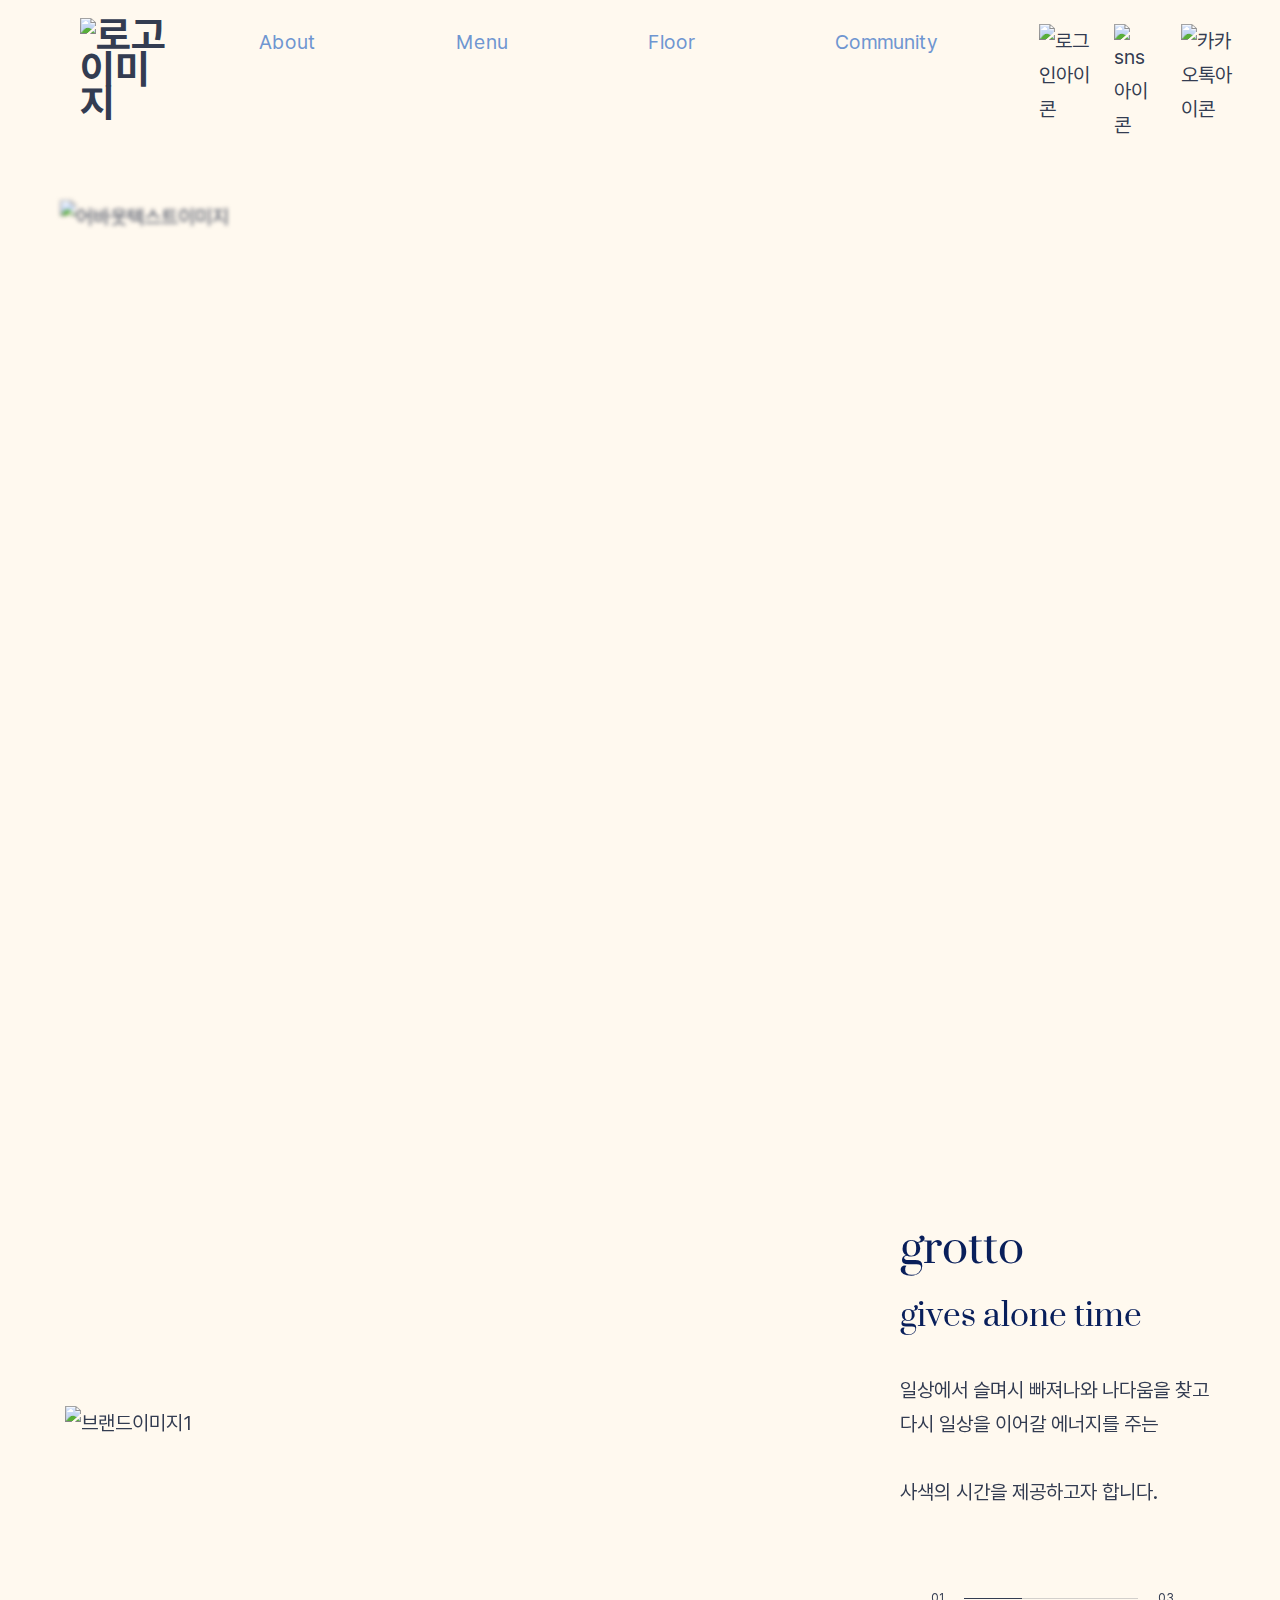
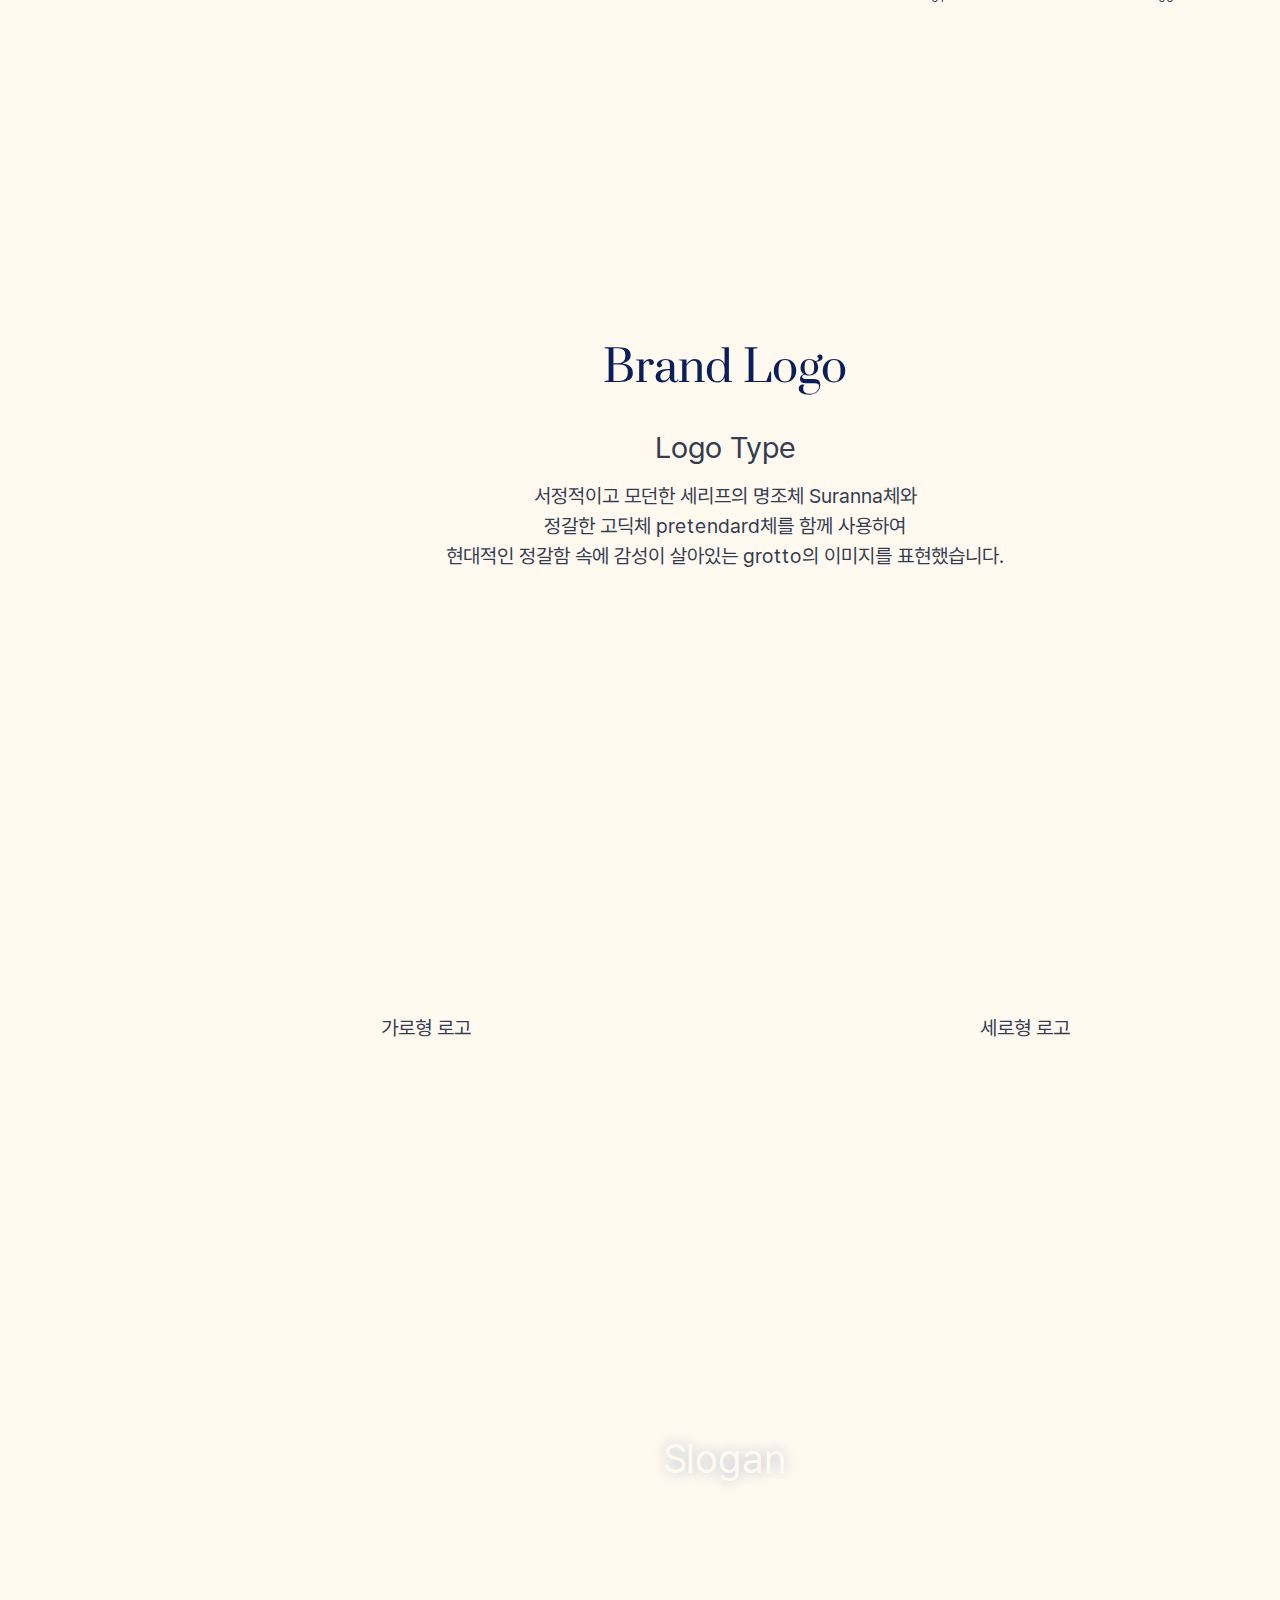
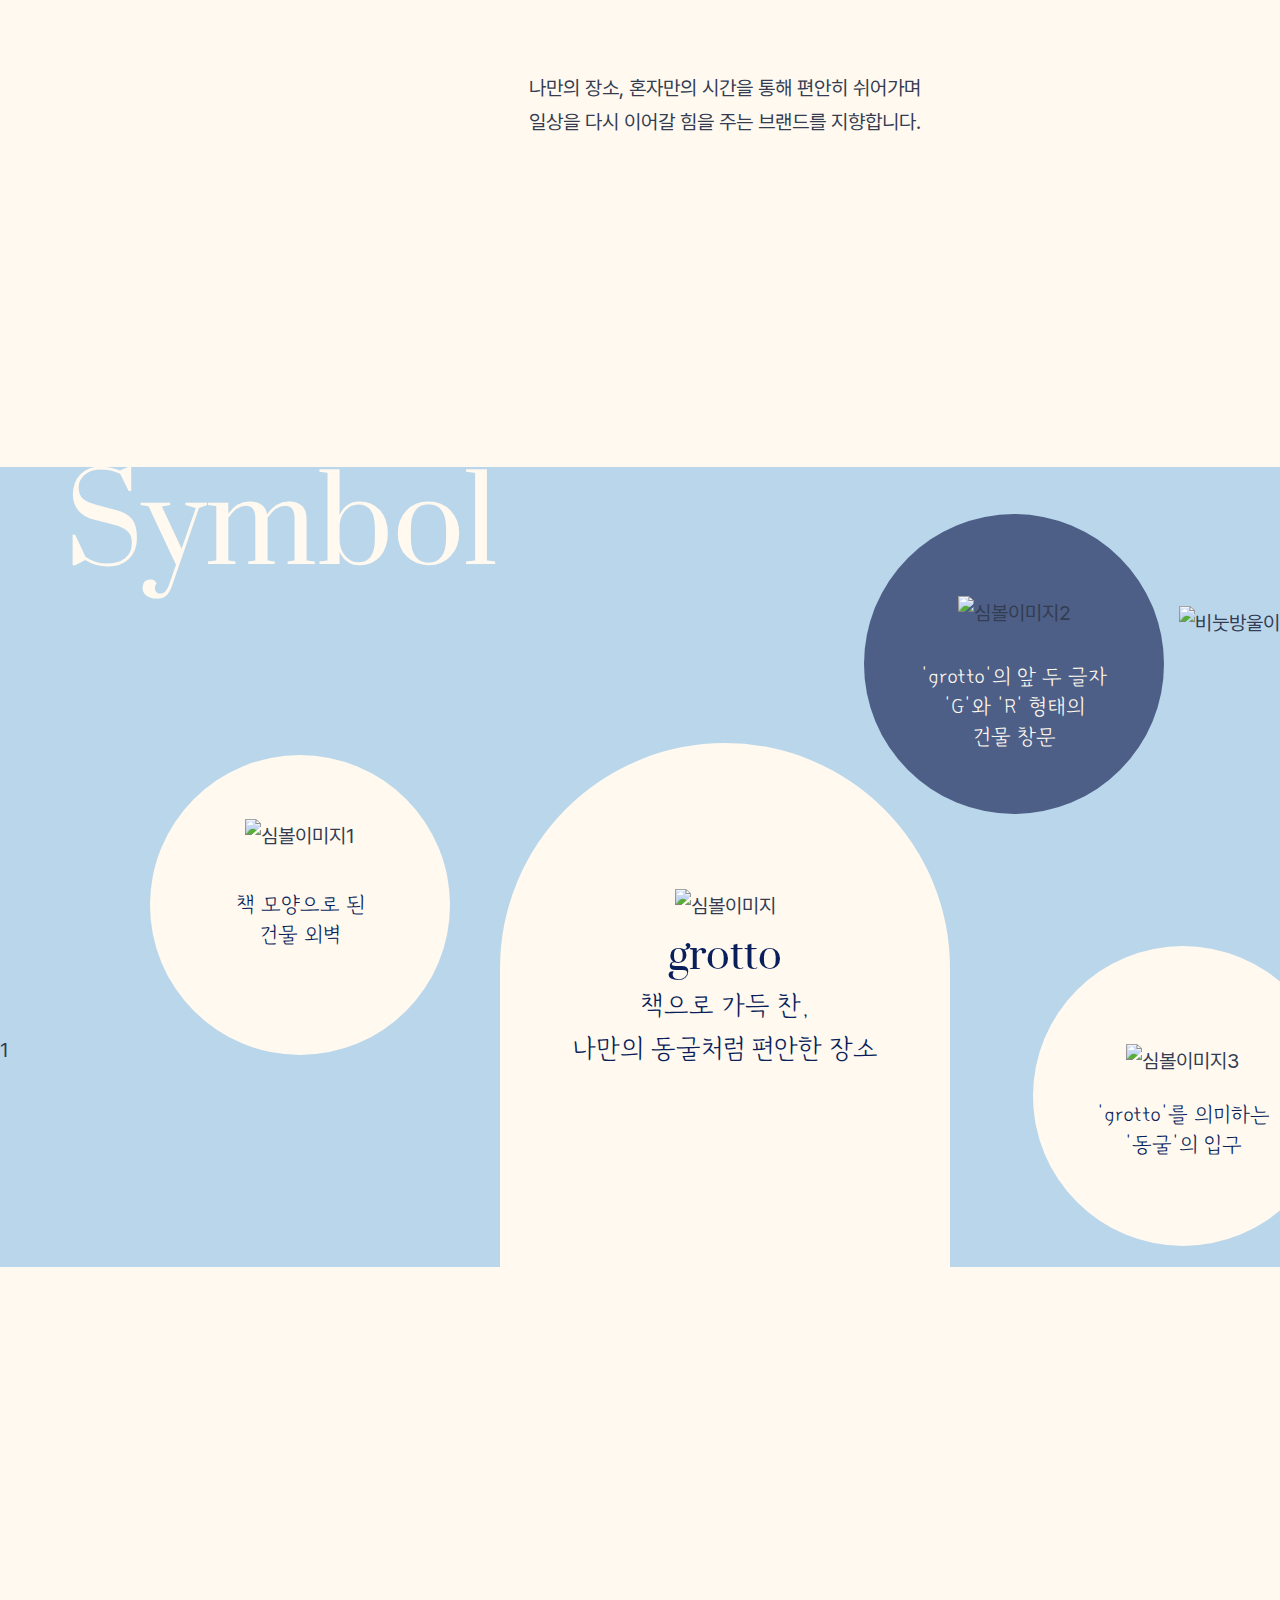
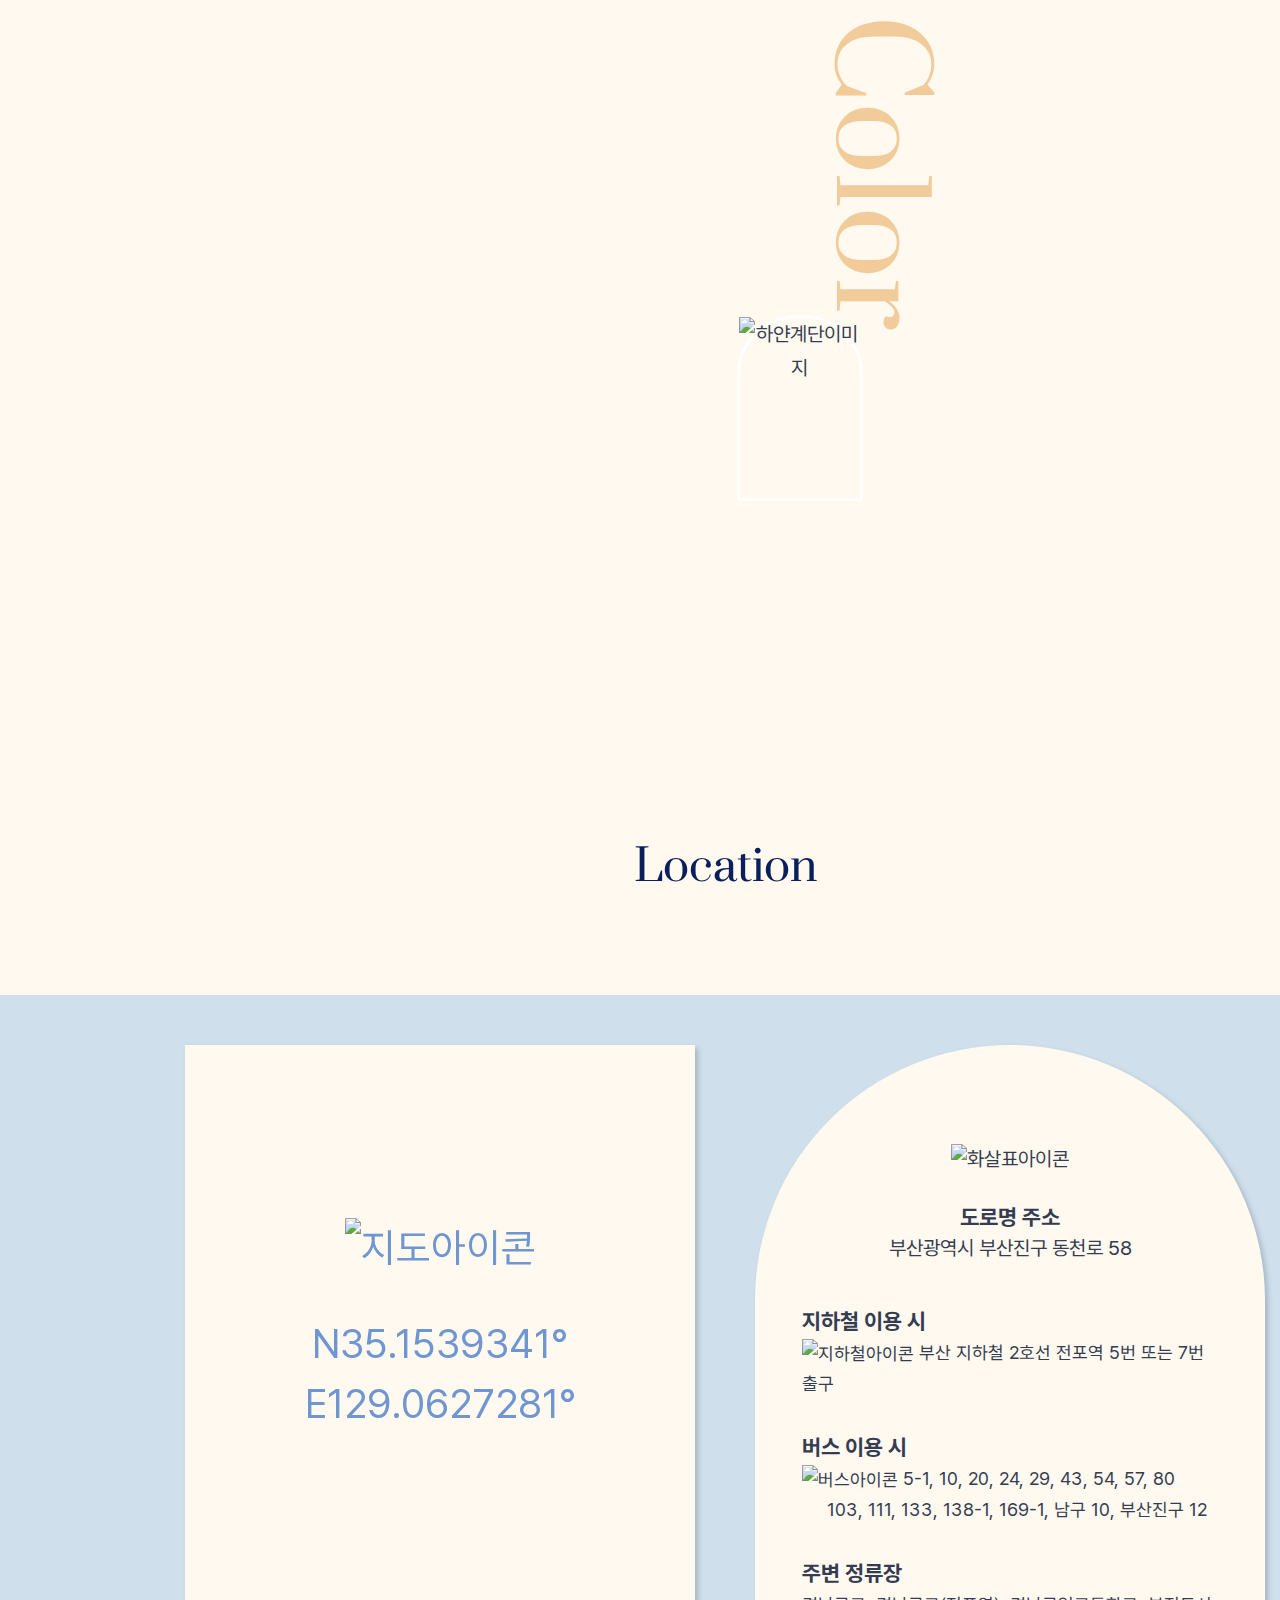
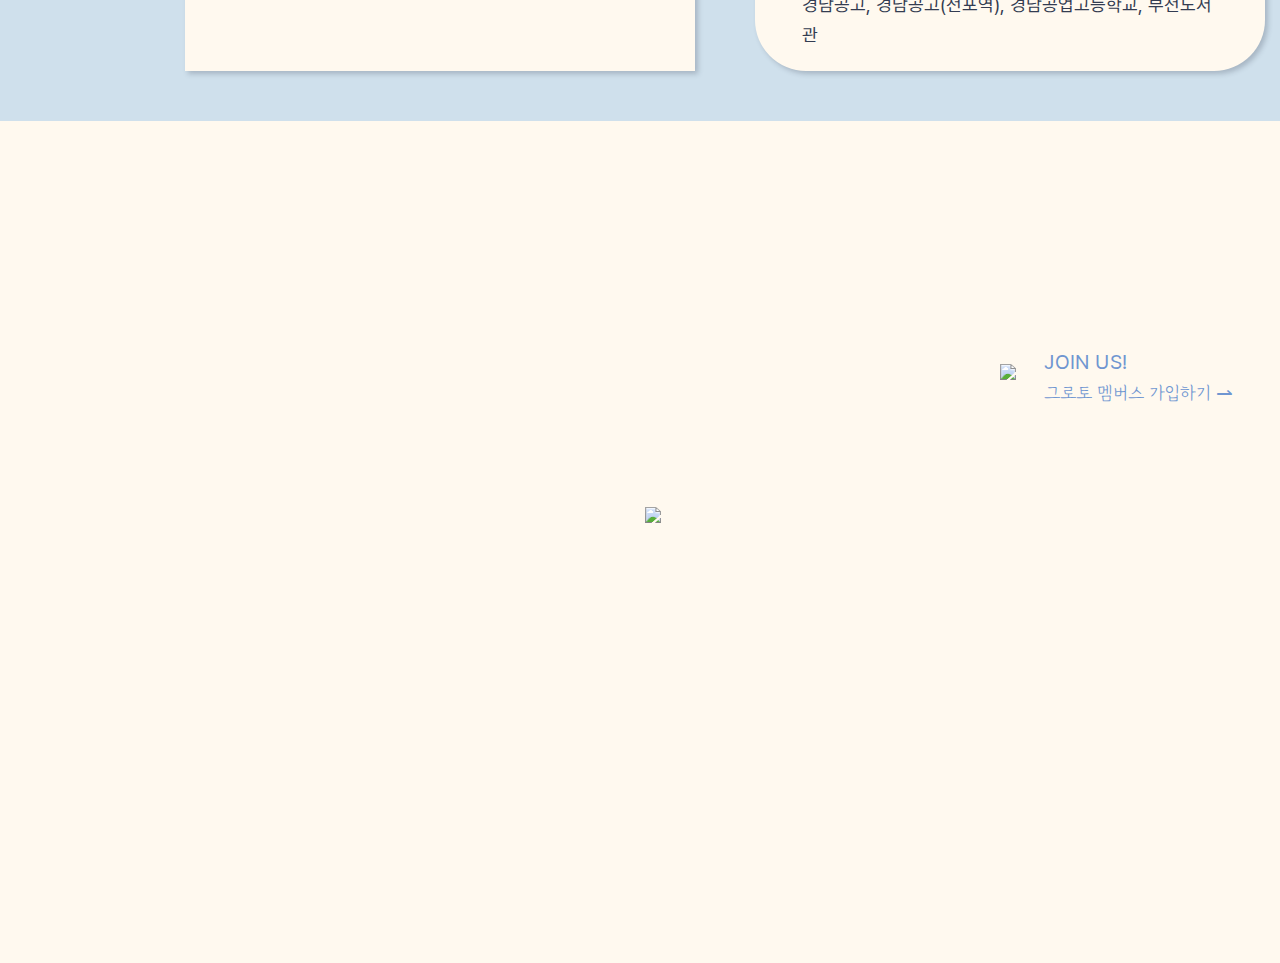
==== sub_about.html @ 7b437df5 "Add files via upload" ====
<!DOCTYPE html>
<html lang="ko">

<head>
  <meta charset="UTF-8">
  <meta name="viewport" content="width=1450">
  <title>grotto</title>
  <!--AOS-->
  <link href="https://unpkg.com/aos@2.3.1/dist/aos.css" rel="stylesheet">
  <!--favicon-->
  <link rel="shortcut icon" href="./images/header_icon1.png" type="image/x-icon">
  <!--fonts-->
  <link rel="stylesheet" href="./fonts/stylesheet.css">
  <link rel="stylesheet" href="./fonts/pretendard.css">
  <link rel="preconnect" href="https://fonts.googleapis.com">
  <link rel="preconnect" href="https://fonts.gstatic.com" crossorigin>
  <link href="https://fonts.googleapis.com/css2?family=Suranna&display=swap" rel="stylesheet">
  <!--swiper-->
  <link rel="stylesheet" href="https://cdn.jsdelivr.net/npm/swiper@11/swiper-bundle.min.css" />
  <!--css-->
  <link rel="stylesheet" href="./css/sub_about.css">
</head>

<body>
  <header>
    <h1><a href="./index.html"><img src="./images/logo.png" alt="로고이미지"></a></h1>
    <ul class="gnb">
      <li><a href="./sub_about.html">About</a>
        <ul class="sub">
          <li><a href="./sub_about.html #identity">브랜드 소개</a></li>
          <li><a href="./sub_about.html #logo">BI 소개</a></li>
          <li><a href="./sub_about.html #location">오시는 길</a></li>
        </ul>
        <p class="submenu_img subimg1"><img src="./images/submenu_img12.png" alt="서브메뉴 이미지1"></p>
      </li>
      <li><a href="./sub_menu1.html">Menu</a>
        <ul class="sub">
          <li><a href="./sub_menu1.html">음료</a></li>
          <li><a href="./sub_menu2.html">디저트</a></li>
          <li><a href="./sub_menu3.html">술</a></li>
          <li><a href="./sub_menu4.html">MD</a></li>
        </ul>
        <p class="submenu_img subimg2"><img src="./images/submenu_img22.png" alt="서브메뉴 이미지2"></p>
      </li>
      <li><a href="./sub_floor.html">Floor</a>
        <ul class="sub">
          <li><a href="./sub_floor.html #0floor">0층</a></li>
          <li><a href="./sub_floor.html #1floor">1층</a></li>
          <li><a href="./sub_floor.html #2floor">2층</a></li>
          <li><a href="./sub_floor.html #3floor">3층</a></li>
          <li><a href="./sub_floor.html #4floor">4층</a></li>
        </ul>
        <p class="submenu_img subimg3"><img src="./images/submenu_img32.png" alt="서브메뉴 이미지3"></p>
      </li>
      <li><a href="./sub_community.html">Community</a>
        <ul class="sub">
          <li><a href="./sub_community.html #membership">멤버십</a></li>
          <li><a href="./sub_community.html #reservation">시설예약</a></li>
          <li><a href="./sub_community.html #book_curation">북큐레이션</a></li>
          <li><a href="./sub_community.html #bulletin_board">게시판</a></li>
        </ul>
        <p class="submenu_img"><img src="./images/submenu_img42.png" alt="서브메뉴 이미지4"></p>
      </li>
    </ul><!--gnb-->
    <ul class="header_icons">
      <li class="popup_log_btn"><img src="./images/header_icon1.png" alt="로그인아이콘"></li>
      <li><a href="https://www.instagram.com/" target="_blank"><img src="./images/header_icon2.png" alt="sns아이콘"></a>
      </li>
      <li><a href="https://accounts.kakao.com/login/?continue=https%3A%2F%2Fbusiness.kakao.com%2Fdashboard%2F#login"
          target="_blank"><img src="./images/header_icon4.png" alt="카카오톡아이콘"></a></li>
    </ul><!--header_icons-->
    <div class="sub_bg"></div><!--sub_bg-->
  </header><!--header-->

  <div id="banner">
    <div class="banner_inner">
      <img src="./images/sub_about_banner_txt.png" alt="어바웃텍스트이미지" class="banner_position" data-aos="fade"
        data-aos-duration="1500">
    </div><!--banner_inner-->
  </div><!--banner-->

  <div id="identity">
    <div class="swiper identity_img">
      <div class="swiper-wrapper">
        <div class="swiper-slide"><img src="./images/sub_about_slide1.jpg" alt="브랜드이미지1"></div>
        <div class="swiper-slide"><img src="./images/sub_about_slide2.jpg" alt="브랜드이미지2"></div>
        <div class="swiper-slide"><img src="./images/sub_about_slide3.jpg" alt="브랜드이미지3"></div>
      </div>
    </div><!--swiper-->
    <div class="swiper identity_txt">
      <h2 class="about_title">grotto</h2>
      <div class="swiper-wrapper">
        <div class="swiper-slide">
          <h3>gives alone time</h3>
          <p>일상에서 슬며시 빠져나와 나다움을 찾고<br>
            다시 일상을 이어갈 에너지를 주는<br>
            <br>
            사색의 시간을 제공하고자 합니다.
          </p>
        </div>
        <div class="swiper-slide">
          <h3>is tailored</h3>
          <p>편안함의 기호는 저마다 다르기에<br>
            층층이 다른 공간과 다양한 메뉴로 구성하였습니다.<br>
            <br>
            그로토는 맞춤 공간이고자 합니다.
          </p>
        </div>
        <div class="swiper-slide">
          <h3>is for everyone</h3>
          <p>모두가 불편함 없이 책을 읽고 시간을 보낼 수 있도록<br>
            큰 글자 책, 점자책, 오디오북과 맞춤 시설을 갖추었습니다.<br>
            <br>
            그로토는 모두의 편안함을 지향합니다.
          </p>
        </div>
      </div><!--swiper-wrapper-->
      <div class="swiper-button-next about_next"></div>
      <div class="swiper-button-prev about_prev"></div>
      <div class="custom-pagination"></div>
    </div><!--swiper-->
  </div><!--identity-->


  <div id="logo">
    <h2 class="about_title">Brand Logo</h2>
    <h3>Logo Type</h3>
    <p>서정적이고 모던한 세리프의 명조체 Suranna체와<br>
      정갈한 고딕체 pretendard체를 함께 사용하여<br>
      현대적인 정갈함 속에 감성이 살아있는 grotto의 이미지를 표현했습니다.</p>
    <div class="logo_box">
      <div class="main_logo">
        <img src="./images/sub_about_logo_main.png" alt="메인로고이미지" data-aos="fade-up" data-aos-duration="1000">
        <p>가로형 로고</p>
      </div><!--main_logo-->
      <div class="sub_logo">
        <img src="./images/sub_about_logo_sub.png" alt="서브로고이미지" data-aos="fade-up" data-aos-duration="1000">
        <p>세로형 로고</p>
      </div><!--sub_logo-->
    </div><!--logo_box-->
    <div class="slogan">
      <p>Slogan</p>
      <p data-aos="fade-up" data-aos-duration="1500">my own place</p>
      <p>나만의 장소, 혼자만의 시간을 통해 편안히 쉬어가며<br>
        일상을 다시 이어갈 힘을 주는 브랜드를 지향합니다.</p>
    </div><!--slogan-->

    <div class="symbol">
      <div class="symbol_inner">
        <h1>Symbol</h1>
        <div class="symbol_part symbol1">
          <img src="./images/sub_about_symbol1.png" alt="심볼이미지1">
          <p>책 모양으로 된<br>
            건물 외벽</p>
        </div><!--symbol_part-->
        <div class="symbol_part symbol2">
          <img src="./images/sub_about_symbol2.png" alt="심볼이미지2">
          <p>‘grotto’의 앞 두 글자<br>
            ‘G’와 ‘R’ 형태의<br>
            건물 창문 </p>
        </div><!--symbol_part-->
        <div class="symbol_part symbol3">
          <img src="./images/sub_about_symbol3.png" alt="심볼이미지3">
          <p>‘grotto’를 의미하는<br>
            ‘동굴’의 입구</p>
        </div><!--symbol_part-->
        <div class="symbol_box">
          <img src="./images/sub_about_symbol4.png" alt="심볼이미지">
          <p>
            <span>grotto</span><br>
            <b>책으로 가득 찬,<br></b>
            나만의 동굴처럼 편안한 장소
          </p>
        </div><!--symbol_box-->
        <div class="symbol_bubble bubble1">
          <img src="./images/sub_about_symbol_bubble1.png" alt="비눗방울이미지1">
        </div><!--symbol_bubble-->
        <div class="symbol_bubble bubble2">
          <img src="./images/sub_about_symbol_bubble2.png" alt="비눗방울이미지2">
        </div><!--symbol_bubble-->
        <div class="symbol_bubble bubble3">
          <img src="./images/sub_about_symbol_bubble3.png" alt="비눗방울이미지3">
        </div><!--symbol_bubble-->
      </div><!--symbol_inner-->
    </div><!--symbol-->

    <div class="color">
      <div id="contents" class="mainpage maincolor">
        <div class="main_visual main_visual_prd">
          <div class="mainviewcont main_visual_fixed">
            <div class="visual_view">
              <span class="viewbg_wrap" style="background-image:url(./images/sub_about_color1_1.jpg)">
                <span class="viewbg" style="background-image:url(./images/sub_about_color1_2.jpg)"></span>
              </span>
              <span class="viewbg_wrap" style="background-image:url(./images/sub_about_color2_1.jpg)">
                <span class="viewbg" style="background-image:url(./images/sub_about_color2_2.jpg)"></span>
              </span>
              <span class="viewbg_wrap" style="background-image:url(./images/sub_about_color3_1.jpg)">
                <span class="viewbg" style="background-image:url(./images/sub_about_color3_2.jpg)"></span>
              </span>
              <span class="viewbg_wrap" style="background-image:url(./images/sub_about_color4_1.jpg)">
                <span class="viewbg" style="background-image:url(./images/sub_about_color4_2.jpg)"></span>
              </span>
            </div>
            <div class="visual">
              <h1 class="inlink cc1">
                <div class="text_wrap color_box1">
                  <span class="desc">
                    R 255<br>
                    G 249<br>
                    B 239<br><br>
                    #FFF9EF
                  </span>
                </div>
              </h1>
              <h1 class="inlink cc2">
                <div class="text_wrap color_box2">
                  <span class="desc">
                    R 186<br>
                    G 214<br>
                    B 235<br><br>
                    #BAD6EB
                  </span>
                </div>
              </h1>
              <h1 class="inlink cc3">
                <div class="text_wrap color_box3">
                  <span class="desc">
                    R 111<br>
                    G 150<br>
                    B 209<br><br>
                    #6F96D1
                  </span>
                </div>
              </h1>
              <h1 class="inlink cc4">
                <div class="text_wrap color_box4">
                  <span class="desc">
                    R 9<br>
                    G 31<br>
                    B 91<br><br>
                    #091F5B
                  </span>
                </div>
              </h1>
            </div>
          </div>
        </div>
      </div>
      <div class="color_change">
        <p>Color</p>
        <div id="change_box"><img src="./images/sub_about_color_stair.png" alt="하얀계단이미지"></div>
      </div><!--color_change-->
      <div id="contents" class="mainpage subcolor">
        <div class="main_visual_2 main_visual_prd">
          <div class="mainviewcont main_visual_fixed">
            <div class="visual_view">
              <span class="viewbg_wrap" style="background-image:url(./images/sub_about_color5_1.jpg)">
                <span class="viewbg" style="background-image:url(./images/sub_about_color5_2.jpg)"></span>
              </span>
              <span class="viewbg_wrap" style="background-image:url(./images/sub_about_color6_1.jpg)">
                <span class="viewbg" style="background-image:url(./images/sub_about_color6_2.jpg)"></span>
              </span>
              <span class="viewbg_wrap" style="background-image:url(./images/sub_about_color7_1.jpg)">
                <span class="viewbg" style="background-image:url(./images/sub_about_color7_2.jpg)"></span>
              </span>
            </div>
            <div class="visual">
              <h1 class="inlink cc5">
                <div class="text_wrap color_box5">
                  <span class="desc">
                    R 254<br>
                    G 229<br>
                    B 172<br><br>
                    #FEE5AC
                  </span>
                </div>
              </h1>
              <h1 class="inlink cc6">
                <div class="text_wrap color_box6">
                  <span class="desc">
                    R 242<br>
                    G 203<br>
                    B 155<br><br>
                    #F2CB9B
                  </span>
                </div>
              </h1>
              <h1 class="inlink cc7">
                <div class="text_wrap color_box7">
                  <span class="desc">
                    R 195<br>
                    G 213<br>
                    B 159<br><br>
                    #C3D59F
                  </span>
                </div>
              </h1>
            </div>
          </div>
        </div>
      </div>
    </div><!--color-->
  </div><!--logo-->


  <div id="location">
    <h2 class="about_title">Location</h2>
    <div class="location_bg">
      <div class="location_inner">
        <div class="location_map">
          <div class="location_flip">
            <h1 class="location_front">
              <img src="./images/sub_about_location_icon_map.png" alt="지도아이콘"><br>
              <p>N35.1539341°<br>
                E129.0627281°</p>
            </h1>
            <div class="google_map">
              <iframe
                src="https://www.google.com/maps/embed?pb=!1m18!1m12!1m3!1d3262.1075484024223!2d129.06015317525038!3d35.15393845876033!2m3!1f0!2f0!3f0!3m2!1i1024!2i768!4f13.1!3m3!1m2!1s0x3568eb652ef616db%3A0x7fc5eef156746c00!2z67aA7IKw6rSR7Jet7IucIOu2gOyCsOynhOq1rCDrj5nsspzroZwgNTg!5e0!3m2!1sko!2skr!4v1714565948595!5m2!1sko!2skr"
                width="510" height="626" style="border:0;" allowfullscreen="" loading="lazy"
                referrerpolicy="no-referrer-when-downgrade"></iframe>
            </div><!--google_map-->
          </div><!--location_flip-->
          <p class="loca_pos_txt" data-aos="fade-right" data-aos-duration="1500">Location</p>
        </div><!--location_map-->
        <div class="location_direction">
          <img src="./images/sub_about_location_icon_nav.png" alt="화살표아이콘">
          <p class="address"><b class="direc_title">도로명 주소</b><br>부산광역시 부산진구 동천로 58</p>
          <div class="transport">
            <p><b class="direc_title">지하철 이용 시</b><br>
              <img src="./images/sub_about_location_icon_subway.png" alt="지하철아이콘">부산 지하철 2호선 전포역 5번 또는 7번 출구
            </p>
            <p><b class="direc_title">버스 이용 시</b><br>
              <img src="./images/sub_about_location_icon_bus.png" alt="버스아이콘">5-1, 10, 20, 24, 29, 43, 54, 57, 80<br>
              <span>103, 111, 133, 138-1, 169-1, 남구 10, 부산진구 12</span>
            </p>
            <p><b class="direc_title">주변 정류장</b><br>경남공고, 경남공고(전포역), 경남공업고등학교, 부전도서관</p>
          </div><!--transport-->

          <p class="loca_pos_txt" data-aos="fade-down" data-aos-duration="1500">Directions</p>
        </div><!--location_direction-->
      </div><!--location_inner-->
    </div><!--location_bg-->
  </div><!--location-->


  <footer>
    <div class="footer_inner">
      <div class="footer_flex_box">
        <p>부산광역시 부산진구 동천로 58<br>사업자등록번호 : 459-24-532157<br>통신판매업 번호 : 2024-부산부산진-0357</p>
        <ul>
          <li><a href="./sub_about.html">About</a></li>
          <li><a href="./sub_menu1.html">Menu</a></li>
          <li><a href="./sub_floor.html">Floor</a></li>
          <li><a href="./sub_community.html">Community</a></li>
        </ul>
      </div><!--footer_flex_box-->
      <p>Copyright © 2024 grotto. All Rights Reserved.</p>
      <a href="./index.html" class="footer_logo"><img src="./images/footer_logo.png" alt="footer로고이미지"></a>
      <div class="join_img"><img src="./images/footer_join.png" alt="footer가입이미지"></div><!--join_img-->
      <div class="join_txt popup_log_btn">JOIN US!<br>
        <p class="join_enter">그로토 멤버스 가입하기 ⇀</p>
      </div>
    </div><!--footer_inner-->
  </footer><!--footer-->


  <!--login, signup-->
  <div id="popup_log">
    <div class="popup_log_inner">
      <div class="form-structor">
        <div class="signup">
          <h2 class="form-title" id="signup">Sign up</h2>
          <div class="form-holder">
            <input type="text" class="input" placeholder="Name" />
            <input type="email" class="input" placeholder="Email" />
            <input type="password" class="input" placeholder="Password" />
          </div>
          <button class="submit-btn">Sign up</button>
        </div><!--signup-->
        <div class="login slide-up">
          <div class="center">
            <h2 class="form-title" id="login">Log in</h2>
            <div class="form-holder">
              <input type="email" class="input" placeholder="Email" />
              <input type="password" class="input" placeholder="Password" />
            </div>
            <button class="submit-btn">Log in</button>
          </div>
        </div><!--login-->
        <p class="popup_close">×</p>
      </div><!--form-structor-->
    </div><!--popup_log_inner-->
  </div><!--popup_log-->



  <!--swiper Js-->
  <script src="https://cdn.jsdelivr.net/npm/swiper@11/swiper-bundle.min.js"></script>
  <script src="./js/swipers.js"></script>

  <!--library file-->
  <script src="https://code.jquery.com/jquery-2.2.4.min.js"
    integrity="sha256-BbhdlvQf/xTY9gja0Dq3HiwQF8LaCRTXxZKRutelT44=" crossorigin="anonymous"></script>
  <!--script-->
  <script src="./js/script.js"></script>

  <!--srcipt_sub_about-->
  <script src='./js/jquery-ui.min.js'></script>
  <script src="./js/script_sub_about.js"></script>

  <!--AOS-->
  <script src="https://unpkg.com/aos@2.3.1/dist/aos.js"></script>
  <script>
    AOS.init();
  </script>

</body>

</html>
---- fonts/stylesheet.css ----
@font-face {
    font-family: 'GangwonEduAll';
    src: url('GangwonEduAllLight.eot');
    src: url('GangwonEduAllLight.eot?#iefix') format('embedded-opentype'),
        url('GangwonEduAllLight.woff') format('woff');
    font-weight: 300;
    font-style: normal;
    font-display: swap;
}

@font-face {
    font-family: 'GangwonEduAll';
    src: url('GangwonEduAllBold.eot');
    src: url('GangwonEduAllBold.eot?#iefix') format('embedded-opentype'),
        url('GangwonEduAllBold.woff') format('woff');
    font-weight: bold;
    font-style: normal;
    font-display: swap;
}
---- fonts/pretendard.css ----
/*
Copyright (c) 2021 Kil Hyung-jin, with Reserved Font Name Pretendard.
https://github.com/orioncactus/pretendard

This Font Software is licensed under the SIL Open Font License, Version 1.1.
This license is copied below, and is also available with a FAQ at:
http://scripts.sil.org/OFL
*/

@font-face {
	font-family: 'Pretendard';
	font-weight: 900;
	font-display: swap;
	src: local('Pretendard Black'), url(./woff2/Pretendard-Black.woff2) format('woff2'), url(./woff/Pretendard-Black.woff) format('woff');
}

@font-face {
	font-family: 'Pretendard';
	font-weight: 800;
	font-display: swap;
	src: local('Pretendard ExtraBold'), url(./woff2/Pretendard-ExtraBold.woff2) format('woff2'), url(./woff/Pretendard-ExtraBold.woff) format('woff');
}

@font-face {
	font-family: 'Pretendard';
	font-weight: 700;
	font-display: swap;
	src: local('Pretendard Bold'), url(./woff2/Pretendard-Bold.woff2) format('woff2'), url(./woff/Pretendard-Bold.woff) format('woff');
}

@font-face {
	font-family: 'Pretendard';
	font-weight: 600;
	font-display: swap;
	src: local('Pretendard SemiBold'), url(./woff2/Pretendard-SemiBold.woff2) format('woff2'), url(./woff/Pretendard-SemiBold.woff) format('woff');
}

@font-face {
	font-family: 'Pretendard';
	font-weight: 500;
	font-display: swap;
	src: local('Pretendard Medium'), url(./woff2/Pretendard-Medium.woff2) format('woff2'), url(./woff/Pretendard-Medium.woff) format('woff');
}

@font-face {
	font-family: 'Pretendard';
	font-weight: 400;
	font-display: swap;
	src: local('Pretendard Regular'), url(./woff2/Pretendard-Regular.woff2) format('woff2'), url(./woff/Pretendard-Regular.woff) format('woff');
}

@font-face {
	font-family: 'Pretendard';
	font-weight: 300;
	font-display: swap;
	src: local('Pretendard Light'), url(./woff2/Pretendard-Light.woff2) format('woff2'), url(./woff/Pretendard-Light.woff) format('woff');
}

@font-face {
	font-family: 'Pretendard';
	font-weight: 200;
	font-display: swap;
	src: local('Pretendard ExtraLight'), url(./woff2/Pretendard-ExtraLight.woff2) format('woff2'), url(./woff/Pretendard-ExtraLight.woff) format('woff');
}

@font-face {
	font-family: 'Pretendard';
	font-weight: 100;
	font-display: swap;
	src: local('Pretendard Thin'), url(./woff2/Pretendard-Thin.woff2) format('woff2'), url(./woff/Pretendard-Thin.woff) format('woff');
}
---- css/sub_about.css ----
@charset "utf-8";

/*강원교육모두, 300, bold
font-family: 'GangwonEduAll';
Suranna, 400
font-family: "Suranna", serif;
프리텐다드,100-900
font-family: 'Pretendard';
*/

* {
  margin: 0;
  padding: 0;
}

body,
html {
  cursor: url(../images/mouse1.png), auto;
}

a {
  cursor: url(../images/mouse2.png), auto;
}

img,
video,
iframe {
  vertical-align: middle;
}

a {
  text-decoration: none;
  color: inherit;
}

ul,
ol {
  list-style: none;
}

body::-webkit-scrollbar {
  width: 16px;
  /* 스크롤바의 너비 */
}

body::-webkit-scrollbar-thumb {
  height: 10%;
  /* 스크롤바의 길이 */
  background: #bad6eb;
  /* 스크롤바의 색상 */

  border-radius: 10px;
}

body::-webkit-scrollbar-track {
  background: #fff9ef
    /*스크롤바 뒷 배경 색상*/
}

body {
  min-width: 1450px;
  font-size: 20px;
  line-height: 34px;
  /*페이지마다 다름!@!*/
  font-family: 'Pretendard';
  font-weight: 400;
  color: #333c51;
  background-color: #fff9ef;
}

/*header*/
header {
  display: flex;
  justify-content: space-between;
  align-items: flex-start;
  position: fixed;
  top: 0;
  left: 0;
  z-index: 1000;
  width: 100%;
  min-width: 1320px;
  padding: 18px 80px;
  box-sizing: border-box;
  transition: all 0.3s;
}

header:hover {
  background-color: #fff9ef;
}

.header_scroll {
  position: fixed;
  top: 0;
  left: 0;
  background-color: #fff9ef;
  box-shadow: 0 0 8px 0 rgba(0, 0, 0, 0.08);
}

.header_icons {
  display: flex;
}

.header_icons li {
  padding-left: 24px;
  padding-top: 6px;
}

.gnb {
  display: flex;
  padding: calc(25px - 18px);
}

.gnb>li {
  padding: 0 70px;
  color: #6f96d1;
  position: relative;
}

.gnb>li:hover {
  color: #bad6eb;
  transition: all 0.3s;
}

.sub {
  display: none;
  position: absolute;
  top: 100%;
  left: 0;
  width: 100%;
  z-index: 2000;
  color: #bad6eb;
  padding-top: 10px;
}

.sub li {
  font-size: 14px;
  line-height: 10px;
  font-weight: normal;
  padding: 10px 0;
  text-align: center;
}

.sub_bg {
  display: none;
  position: absolute;
  top: 100%;
  left: 0;
  width: 100%;
  height: 170px;
  background-color: #fff9ef;
  box-shadow: 0 8px 8px 0 rgba(0, 0, 0, 0.08);
}

.submenu_img {
  position: absolute;
  bottom: -165px;
  right: -280px;
  z-index: 2500;
  opacity: 0;
  visibility: hidden;
}

.subimg1 {
  right: calc(-280px - 617.99px);
}

.subimg2 {
  right: calc(-280px - 427.69px);
}

.subimg3 {
  right: calc(-280px - 242.5px);
}

.gnb>li:hover .submenu_img {
  opacity: 1;
  visibility: visible;
  transition: all 0.3s ease-in;
}

/*banner*/
#banner {
  background: url(../images/sub_about_banner2.png) no-repeat center center;
  height: 953px;
}

.banner_inner {
  width: 1320px;
  margin: 0 auto;
  position: relative;
  height: 953px;
}

.banner_position {
  position: absolute;
  top: 21%;
  left: -5px;
  transform: translateY(-60%);
  filter: blur(2.3px);
}

/*identity*/
#identity {
  width: 1320px;
  margin: 0 auto;
  display: flex;
  align-items: center;
  padding-top: 276px;
}

.identity_img {
  width: 835px;
}

.identity_txt {
  width: 485px;
  height: 386px;
}

.about_title {
  font-size: 55px;
  font-family: "Suranna", serif;
  font-weight: 400;
  color: #091f5b;
}

.identity_txt h3 {
  font-size: 40px;
  font-family: "Suranna", serif;
  font-weight: 400;
  color: #091f5b;
  margin-bottom: calc(59px - 17px);
}

.identity_txt h2 {
  margin-bottom: 34px;
}

.identity_txt .swiper-slide {
  background-color: #fff9ef;
}

.about_next::after {
  content: url(../images/sub_about_slide_next.png);
}

.about_prev::after {
  content: url(../images/sub_about_slide_prev.png);
}

.about_next,
.about_prev {
  width: 7px;
  height: 11px;
  transform: translateY(181px);

}

.about_next {
  transform: translate(-180px, 181px);
}

.custom-pagination {
  position: absolute;
  bottom: 0;
  left: -90px;
  display: flex;
  padding: 0 1em;
  box-sizing: border-box;
  justify-content: center;
  align-items: center;
  color: #333c51;
  font-size: 12px;
  z-index: 2;

  .progress__bar {
    position: relative;
    width: 174px;
    height: 1px;
    margin: 0 20px;
    background-color: #333c5137;

    .progress__fill {
      position: absolute;
      inset: 0;
      display: block;
      height: 100%;
      background-color: #333c51;
    }
  }
}

.identity_txt {
  position: relative;
}

/*logo*/
#logo {
  text-align: center;
  padding-top: 333px;
}

#logo>h3 {
  font-size: 30px;
  font-weight: 400;
  padding-top: calc(65px - 17px);
  padding-bottom: 17px;
}

#logo>p {
  line-height: 30px;
  padding-bottom: calc(61px - 15px);
}

/*logo_box*/
.logo_box {
  height: 500px;
  background: url(../images/sub_about_logo_bg.png) no-repeat center center;
  display: flex;
  justify-content: center;
  align-items: flex-end;
}

.main_logo,
.sub_logo {
  width: 599px;
  padding-bottom: calc(89px - 17px);
}

.main_logo p {
  padding-top: calc(88px - 17px);
}

.sub_logo p {
  padding-top: calc(62px - 17px);
}

/*slogan*/
.slogan {
  width: 1320px;
  margin: 225px auto;
  height: 500px;
  background: url(../images/sub_about_slogan_bg.jpg) no-repeat center center fixed;
  border-radius: 250px;
  position: relative;
  isolation: isolate;
}

.slogan::after {
  content: '';
  position: absolute;
  background: #fff9ef;
  z-index: -1;
  inset: 0;
  opacity: 0.4;
}


.slogan>p:nth-child(1) {
  font-size: 40px;
  color: #fff9ef;
  text-shadow: 0 0 13px #abbfce;
  padding-top: 100px;

}

.slogan>p:nth-child(2) {
  font-size: 45px;
  font-family: "Suranna", serif;
  color: #4d5f87;
  padding-top: 94px;
}

.slogan>p:nth-child(3) {
  padding-top: calc(84px - 17px);
  padding-bottom: calc(100px - 17px);
}


/*logo symbol*/
.symbol {
  background-color: #bad6eb;
  height: 800px;
  margin-bottom: 348px;
}

.symbol_inner {
  width: 1320px;
  margin: 0 auto;
  position: relative;
  height: 100%;
}

.symbol_inner h1 {
  font-size: 150px;
  font-family: "Suranna", serif;
  font-weight: 400;
  color: #fff9ef;
  text-align: left;
  line-height: 100px;
}

.symbol_part {
  background-color: #fff9ef;
  border-radius: 50%;
  width: 300px;
  height: 300px;
  position: absolute;
  box-sizing: border-box;
}

.symbol1 {
  top: 288px;
  left: 85px;
  padding-top: 62px;
}

.symbol2 {
  top: 47px;
  right: 221px;
  background-color: #4d5f87;
  padding-top: 80px;
}

.symbol3 {
  bottom: 21px;
  right: 52px;
  padding-top: 96px;
}

.symbol_box {
  width: 450px;
  height: 594px;
  border-radius: 225px 225px 0 0;
  background-color: #FFF9EF;
  position: absolute;
  bottom: -70px;
  left: 50%;
  transform: translateX(-50%);
  padding-top: 144px;
  box-sizing: border-box;
}


.symbol_part>p {
  font-family: 'GangwonEduAll';
  font-size: 24px;
  line-height: 30px;
  color: #091f5b;
}

.symbol1>p {
  padding-top: calc(50px - 15px);
}

.symbol2>p {
  color: #fff9ef;
  padding-top: calc(45px - 15px);
}

.symbol3>p {
  padding-top: calc(35px - 15px);
}

.symbol_box>p {
  font-family: 'GangwonEduAll';
  font-size: 30px;
  line-height: 36px;
  color: #091f5b;
  padding-top: 5px;
}

.symbol_box>p span {
  font-family: "Suranna", serif;
  font-size: 50px;
  color: #091f5b;
  line-height: 50px;
}

.symbol_box>p b {
  line-height: 50px;
  font-weight: 300;
}

.symbol_bubble {
  position: absolute;
}

.bubble1 {
  left: -200px;
  bottom: 200px;
  animation: bubble_pop1 2.5s linear infinite;
}

.bubble2 {
  right: 60px;
  top: 137px;
  animation: bubble_pop2 4s linear infinite;

}

.bubble3 {
  right: -74px;
  bottom: 270px;
  animation: bubble_pop3 3s linear infinite;

}

@keyframes bubble_pop1 {
  0% {
    transform: scale(0) translateY(0);
  }

  100% {
    transform: scale(1) translateY(-450px);
  }
}

@keyframes bubble_pop2 {
  0% {
    transform: scale(0) translateY(0);
  }

  100% {
    transform: scale(1) translateY(-135px);
  }
}

@keyframes bubble_pop3 {
  0% {
    transform: scale(0) translateY(0);
  }

  100% {
    transform: scale(1) translateY(-400px);
  }
}



/*logo color*/
.color {
  width: 1320px;
  margin: 0 auto;
  display: flex;
}

.maincolor {
  width: 600px;
}

.subcolor {
  width: 450px;
}

.color_change {
  width: 270px;
}


.mainpage .mainviewcont.main_visual_fixed {
  position: relative;
  padding-top: 500px;
  overflow: hidden;
}

.mainpage .mainviewcont.main_visual_fixed .visual_view {
  width: 100%;
  height: 100%;
  font-size: 0;
}

.mainpage .mainviewcont.main_visual_fixed .visual_view .viewbg_wrap {
  position: absolute;
  top: 0;
  height: 100%;
}

.mainpage .mainviewcont.main_visual_fixed .visual_view .viewbg_wrap .viewbg {
  visibility: hidden;
  position: absolute;
  top: 0;
  left: 0;
  right: 0;
  bottom: 0;
  opacity: 0;
}

.mainpage .mainviewcont.main_visual_fixed .visual_view .viewbg_wrap.hover {
  z-index: 1;
}

.mainpage .mainviewcont.main_visual_fixed .visual_view .viewbg_wrap.hover .viewbg {
  visibility: visible;
  opacity: 1;
}

.mainpage .mainviewcont.main_visual_fixed .visual {
  position: absolute;
  top: 0;
  left: 0;
  display: table;
  width: 100%;
  height: 100%;
  z-index: 10;
  table-layout: fixed;
}

.mainpage .mainviewcont.main_visual_fixed .visual h1 {
  position: relative;
  display: table-cell;
}

.mainpage .mainviewcont.main_visual_fixed .visual h1:after {
  content: '';
  display: block;
  position: absolute;
  top: 0;
  left: 0;
  bottom: 0;
  z-index: 1;
  width: 1px;
  background: rgba(255, 255, 255, 0.1);
}

/*여기부터*/
.mainpage .mainviewcont.main_visual_fixed .visual h1 .text_wrap {
  position: absolute;
  bottom: 17px;
  left: 15px;
  display: block;
  width: 120px;
  height: 183px;
  padding-top: calc(150px - 16px);
  box-sizing: border-box;
  color: #333c51;
  opacity: 0;
  border-radius: 60px 60px 0 0;
}

.color_box1 {
  background-color: #FFF9EF;
}

.mainpage .mainviewcont.main_visual_fixed .visual h1 .color_box2 {
  background-color: #BAD6EB;
  color: #FFF9EF;

}

.mainpage .mainviewcont.main_visual_fixed .visual h1 .color_box3 {
  background-color: #6F96D1;
  color: #FFF9EF;

}

.mainpage .mainviewcont.main_visual_fixed .visual h1 .color_box4 {
  background-color: #091F5B;
  color: #FFF9EF;

}

.color_box5 {
  background-color: #FEE5AC;
}

.color_box6 {
  background-color: #F2CB9B;
}

.color_box7 {
  background-color: #C3D59F;
}

.mainpage .mainviewcont.main_visual_fixed .visual h1 .text_wrap .desc {
  display: inline-block;
  font-size: 14px;
  line-height: 20px;
  transform: translateY(-65px);
  text-align: left;
}

/*여기까지 건드리기*/

.mainpage .mainviewcont.main_visual_fixed .visual h1.on {
  background: rgba(0, 0, 0, 0);
}

.mainpage .mainviewcont.main_visual_fixed .visual h1.on .text_wrap {
  opacity: 1;
  transition: all 0.5s;
}

.mainpage .mainviewcont.main_visual_fixed .visual h1.off {
  background: none;
}

/*color_change*/
.color_change {
  display: flex;
  flex-direction: column;
  justify-content: space-between;
  align-items: center;
}

.color_change>p {
  font-size: 150px;
  font-family: "Suranna", serif;
  writing-mode: vertical-rl;
  color: #f2cb9b;
  transform: translateX(84px);
}

.color_change #change_box {
  width: 120px;
  height: 180px;
  border: 3px solid #fff;
  border-radius: 60px 60px 0 0;
  transform: translateY(-15px);
}

.color_change #change_box img {
  transform: translate(-1px, -1px);
}




/*location*/
#location {
  padding: 333px 0;
  text-align: center;
  line-height: 30px;
}

#location .about_title {
  padding-bottom: 116px;
}

.location_bg {
  background-color: rgba(186, 214, 235, 0.7);
  padding: 50px 0;
}

.location_inner {
  width: 1320px;
  margin: 0 auto;
  display: flex;
  justify-content: center;
}

.location_map,
.location_direction {
  width: 510px;
  height: 626px;
  background-color: #FFF9EF;
  margin: 0 30px;
  box-shadow: 3px 3px 5px rgba(51, 60, 81, 0.25);
}

.location_map {
  perspective: 2000px;
}

.location_flip {
  width: 100%;
  height: 100%;
  position: relative;
  transition: .4s;
  transform-style: preserve-3d;
}

.location_front,
.google_map {
  position: absolute;
  width: 100%;
  height: 100%;
  backface-visibility: hidden;
}

.location_front {
  font-weight: 400;
  font-size: 40px;
  line-height: 60px;
  color: #6f96d1;
  padding-top: 170px;
}

.location_front p {
  padding-top: 36px;
}

.google_map {
  transform: rotateY(180deg);
}

.location_map:hover .location_flip {
  transform: rotateY(180deg);
}

.location_map,
.location_direction {
  position: relative;
}

.loca_pos_txt {
  position: absolute;
  font-size: 150px;
  font-family: "Suranna", serif;
}

.location_map .loca_pos_txt {
  color: #FFF9EF;
  bottom: -15px;
  left: -56px;
  z-index: 10;
}


.location_direction {
  border-radius: 255px 255px 51px 51px;
  padding-top: 97px;
  box-sizing: border-box;
}

.transport {
  text-align: left;
  padding: 0 47px;
  font-size: 18px;
}

.address {
  padding-top: 28px;
  padding-bottom: 43px;
}

.transport>p {
  padding-bottom: 33px;
}

.transport img {
  margin-right: 5px;
}

.transport span {
  margin-left: 25px;
}

.direc_title {
  font-size: 22px;
}

.location_direction .loca_pos_txt {
  writing-mode: vertical-rl;
  color: #6f96d1;
  bottom: -55px;
  right: -27px;
  z-index: 10;
}



/*footer*/
footer {
  background: url(../images/footer_bg.png) no-repeat;
  position: relative;
}


.footer_inner {
  width: 1320px;
  margin: 0 auto;
  padding-top: 223px;
  color: #fff9ef;
  line-height: 30px;
}

.footer_flex_box {
  display: flex;
  justify-content: space-between;
  padding-bottom: calc(136px - 15px);
}

footer ul {
  display: flex;
}

footer ul li {
  padding-left: 40px;
}

.footer_inner>p {
  text-align: right;
  padding-bottom: calc(60px - 15px);
}


.footer_logo {
  position: absolute;
  top: 10%;
  left: 50%;
  transform: translateX(-50%);
}

.join_img {
  position: absolute;
  top: -18%;
  right: 20%;
}

.footer_inner .join_txt {
  color: #6f96d1;
  text-align: left;
  line-height: 30px;
  position: absolute;
  top: -21%;
  right: 15%;
}

.join_enter {
  font-family: 'GangwonEduAll';
}

@keyframes join_ani {
  0% {
    transform: translateX(20px);
  }

  50% {
    transform: translateX(0px);
  }

  100% {
    transform: translateX(20px);
  }
}

.join_txt:hover .join_enter {
  animation: join_ani 1s linear infinite;
}

/*js addClass용*/
.join_ani_add {
  animation: join_ani 1s linear infinite;
}



/*longin, signup*/
#popup_log {
  position: fixed;
  top: 0;
  left: 0;
  z-index: 9000;
  display: none;
  width: 100%;
  height: 100%;
}

.popup_log_inner {
  background-color: rgba(255, 249, 239, 0.7);
  display: flex;
  justify-content: center;
  align-items: center;
  width: 100%;
  height: 100%;
}

.form-structor {
  border-radius: 15px;
  height: 550px;
  width: 350px;
  position: relative;
  overflow: hidden;
  background-color: #fff9ef;
  box-shadow: 1px 1px 10px rgba(0, 0, 0, 0.2);
}

.form-structor::after {
  content: '';
  opacity: .8;
  position: absolute;
  top: 0;
  right: 0;
  bottom: 0;
  left: 0;
  background: url(../images/login_bg.jpg) no-repeat left bottom;
  opacity: 0.5;
}

.form-structor .signup {
  position: absolute;
  top: 50%;
  left: 50%;
  transform: translate(-50%, -50%);
  width: 65%;
  z-index: 5;
  transition: all .3s ease;
}


.form-structor .signup.slide-up {
  top: 5%;
  transform: translate(-50%, 0%);
  transition: all .3s ease;
}

.form-structor .signup.slide-up .form-holder,
.form-structor .signup.slide-up .submit-btn {
  opacity: 0;
  visibility: hidden;
}

.form-structor .signup.slide-up .form-title {
  font-size: 1em;
  cursor: url(../images/mouse2.png), auto;
}

.form-structor .signup .form-title {
  color: #fff;
  font-size: 1.7em;
  text-align: center;
}

.form-structor .signup .form-holder {
  border-radius: 15px;
  background-color: #fff9ef;
  overflow: hidden;
  margin-top: 50px;
  opacity: 1;
  visibility: visible;
  transition: all .3s ease;
}

.form-structor .signup .form-holder .input {
  border: 0;
  outline: none;
  box-shadow: none;
  display: block;
  height: 30px;
  line-height: 30px;
  padding: 8px 15px;
  border-bottom: 1px solid #eee;
  width: 100%;
  font-size: 12px;
}

.form-structor .signup .form-holder .input:last-child {
  border-bottom: 0;
}

.form-structor .signup .form-holder .input::-webkit-input-placeholder {
  color: rgba(51, 60, 81, 0.4);
}

.form-structor .signup .submit-btn {
  background-color: #bad6eb;
  color: rgba(256, 256, 256, 0.7);
  border: 0;
  border-radius: 15px;
  display: block;
  margin: 15px auto;
  padding: 15px 45px;
  width: 100%;
  font-size: 13px;
  font-weight: bold;
  cursor: url(../images/mouse2.png), auto;
  opacity: 1;
  visibility: visible;
  transition: all .3s ease;
}

.form-structor .signup .submit-btn:hover {
  transition: all .3s ease;
  background-color: #6f96d1;
}

.form-structor .login {
  position: absolute;
  top: 20%;
  left: 0;
  right: 0;
  bottom: 0;
  background-color: #fff;
  z-index: 5;
  transition: all .3s ease;
}

.form-structor .login::before {
  content: '';
  position: absolute;
  left: 50%;
  top: -20px;
  transform: translate(-50%, 0);
  background-color: #fff;
  width: 200%;
  height: 250px;
  border-radius: 50%;
  z-index: 4;
  transition: all .3s ease;
}

.form-structor .login .center {
  position: absolute;
  top: calc(50% - 10%);
  left: 50%;
  transform: translate(-50%, -50%);
  width: 65%;
  z-index: 5;
  transition: all .3s ease;
}

.form-structor .login .center .form-title {
  color: #333c51;
  font-size: 1.7em;
  text-align: center;
}

.form-structor .login .center .form-holder {
  border-radius: 15px;
  background-color: #fff9ff;
  border: 1px solid #eee;
  overflow: hidden;
  margin-top: 50px;
  opacity: 1;
  visibility: visible;
  transition: all .3s ease;
}

.form-structor .login .center .form-holder .input {
  border: 0;
  outline: none;
  box-shadow: none;
  display: block;
  height: 30px;
  line-height: 30px;
  padding: 8px 15px;
  border-bottom: 1px solid #eee;
  width: 100%;
  font-size: 12px;
}

.form-structor .login .center .form-holder .input:last-child {
  border-bottom: 0;
}

.form-structor .login .center .form-holder .input::-webkit-input-placeholder {
  color: rgba(51, 60, 81, 0.4);
}

.form-structor .login .center .submit-btn {
  background-color: #bad6eb;
  color: rgba(256, 256, 256, 0.7);
  border: 0;
  border-radius: 15px;
  display: block;
  margin: 15px auto;
  padding: 15px 45px;
  width: 100%;
  font-size: 13px;
  font-weight: bold;
  cursor: url(../images/mouse2.png), auto;
  opacity: 1;
  visibility: visible;
  transition: all .3s ease;
}

.form-structor .login .center .submit-btn:hover {
  transition: all .3s ease;
  background-color: #6f96d1;
}

.form-structor .login.slide-up {
  top: 90%;
  transition: all .3s ease;
}

.form-structor .login.slide-up .center {
  top: 10%;
  transform: translate(-50%, 0%);
  transition: all .3s ease;
}

.form-structor .login.slide-up .form-holder,
.form-structor .login.slide-up .submit-btn {
  opacity: 0;
  visibility: hidden;
  transition: all .3s ease;
}

.form-structor .login.slide-up .form-title {
  font-size: 1em;
  margin: 0;
  padding: 0;
  cursor: url(../images/mouse2.png), auto;
  transition: all .3s ease;
}

.popup_close {
  position: absolute;
  top: 7px;
  right: 15px;
  z-index: 9999;
  cursor: url(../images/mouse2.png), auto;
  color: #fff9ff;
}

.popup_log_btn {
  cursor: url(../images/mouse2.png), auto;
}
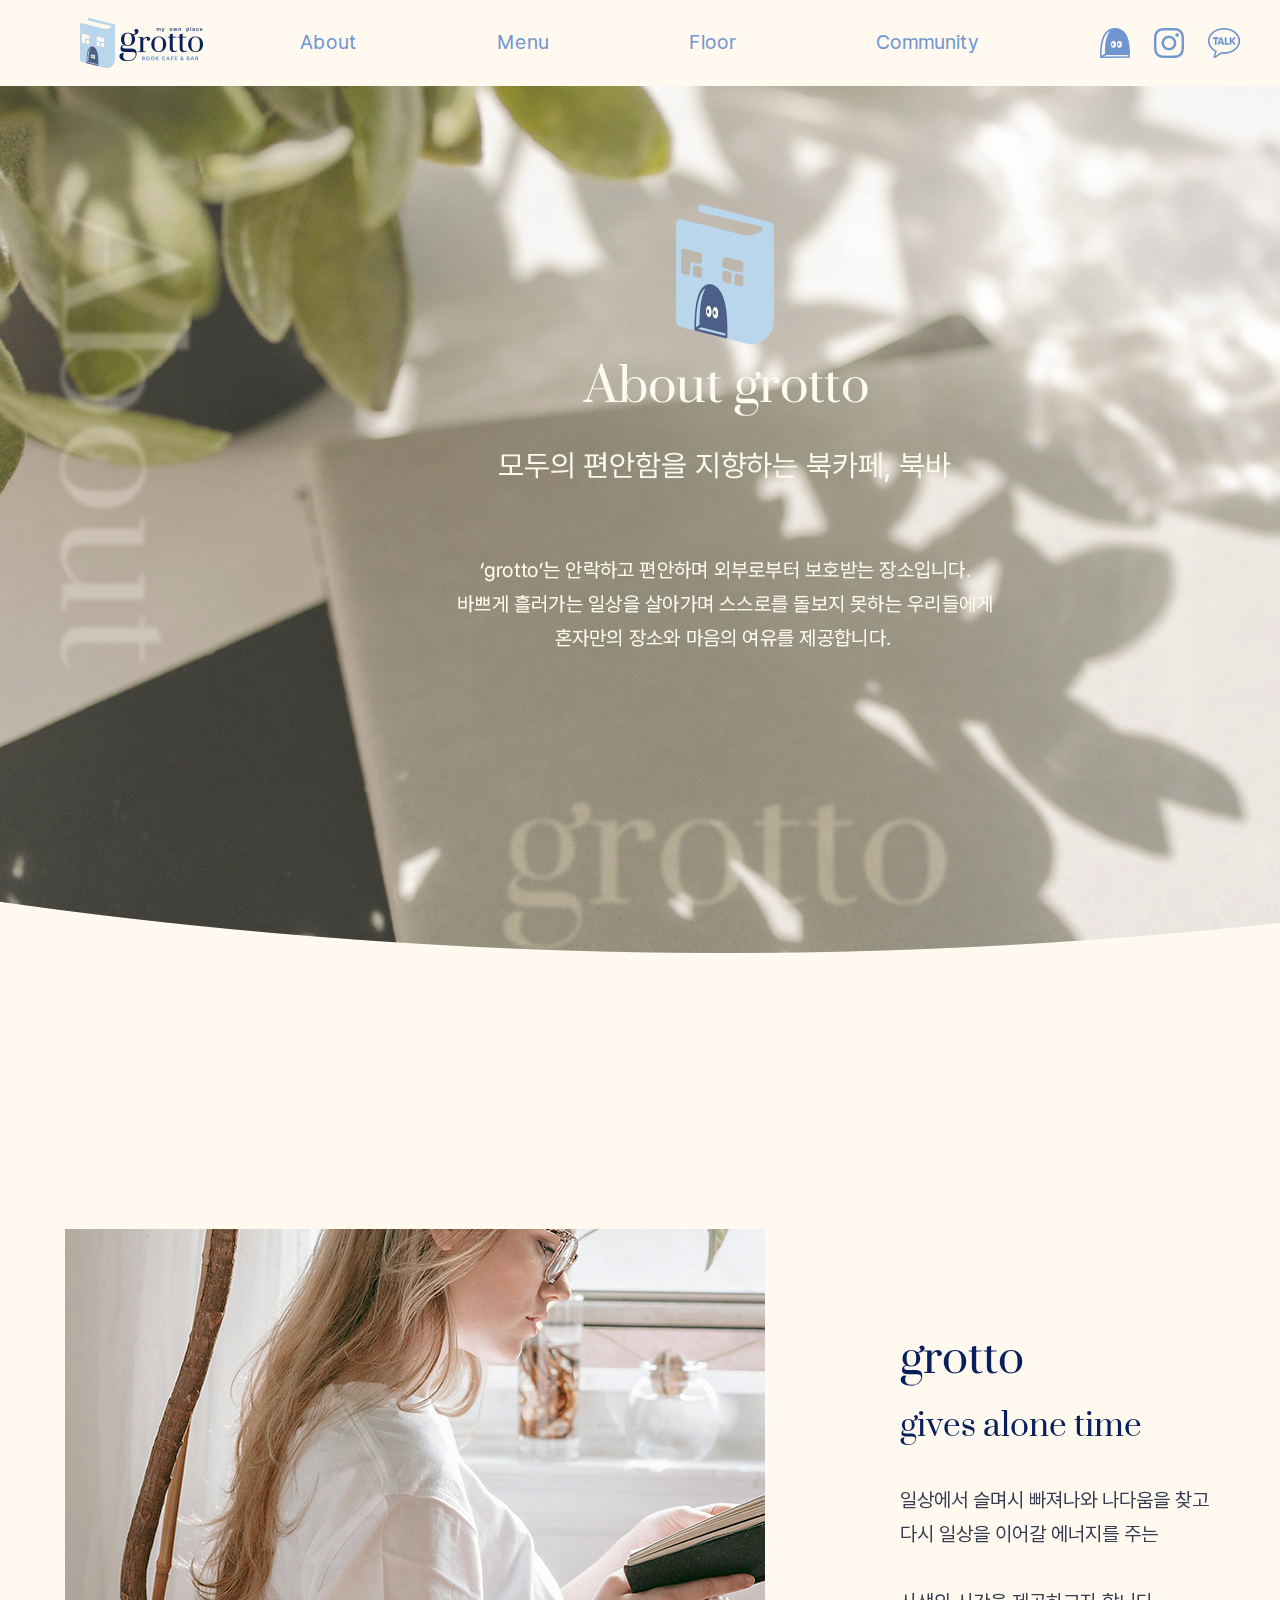
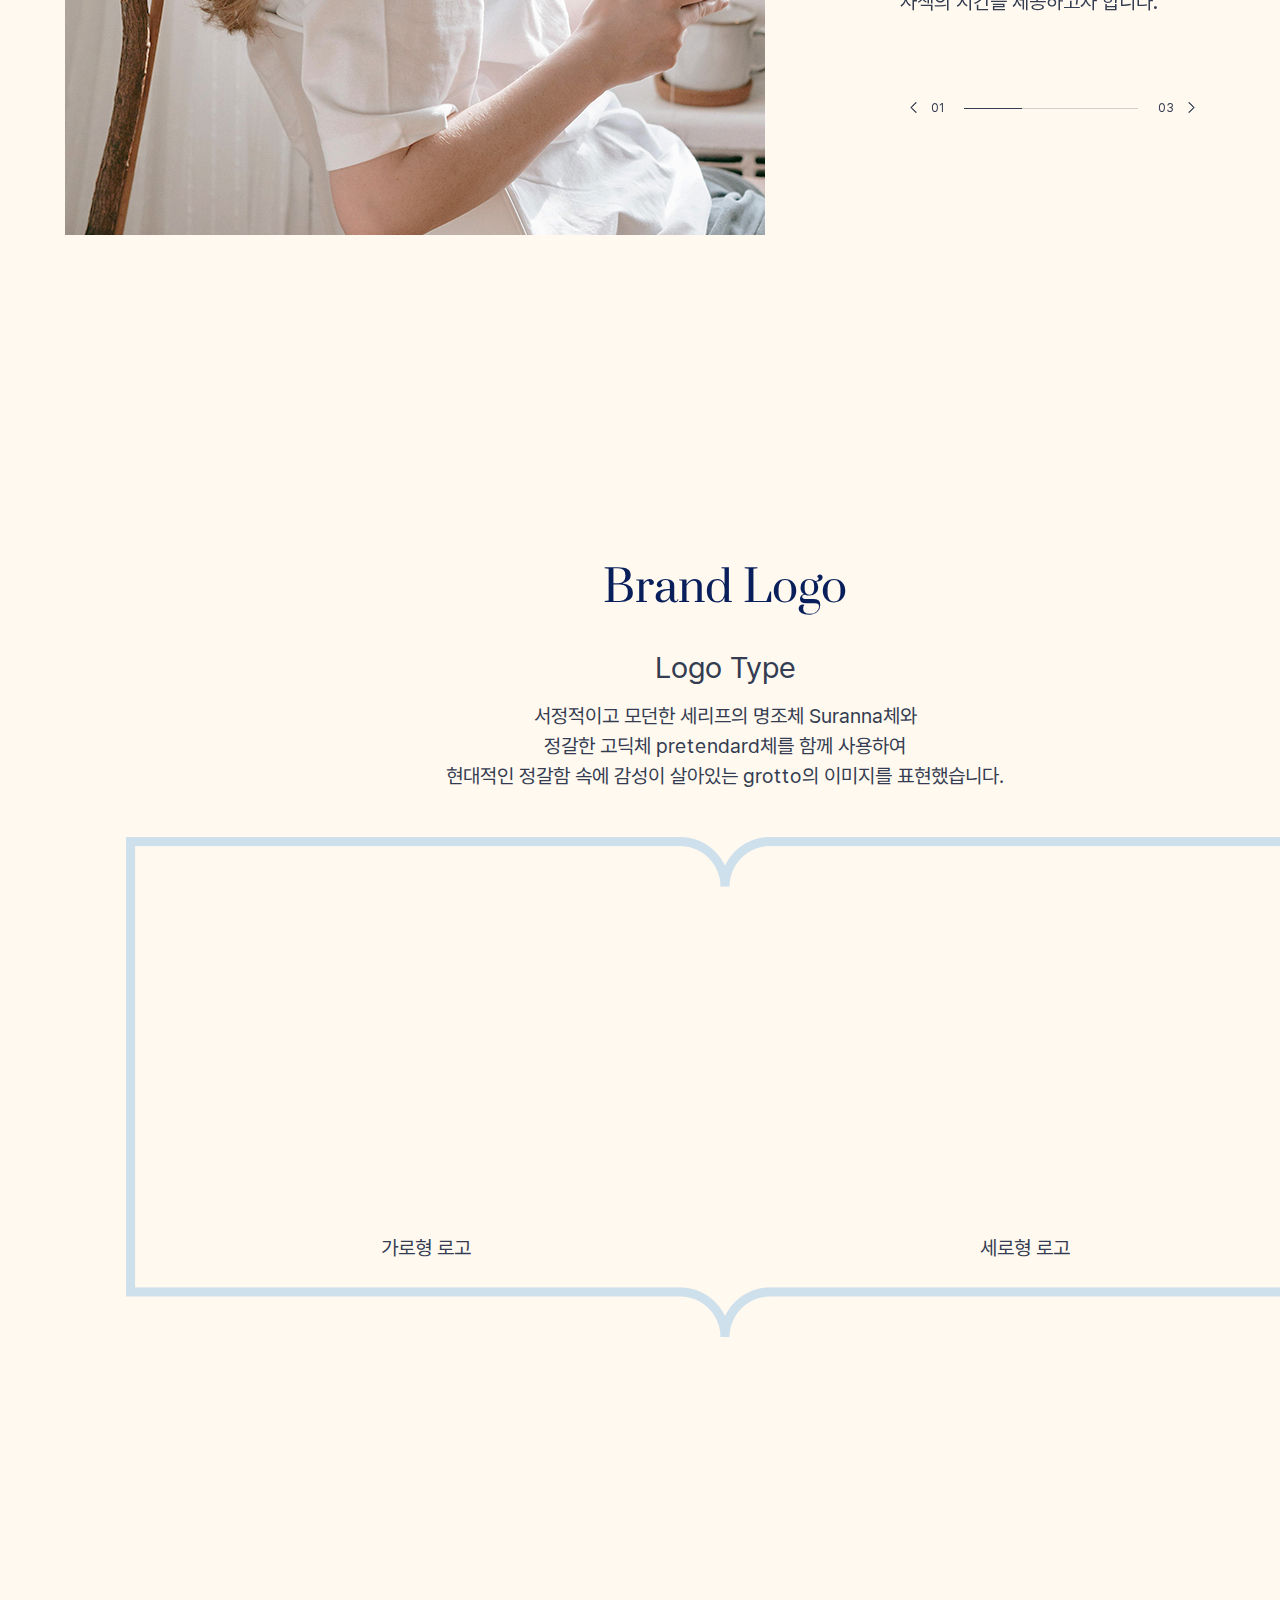
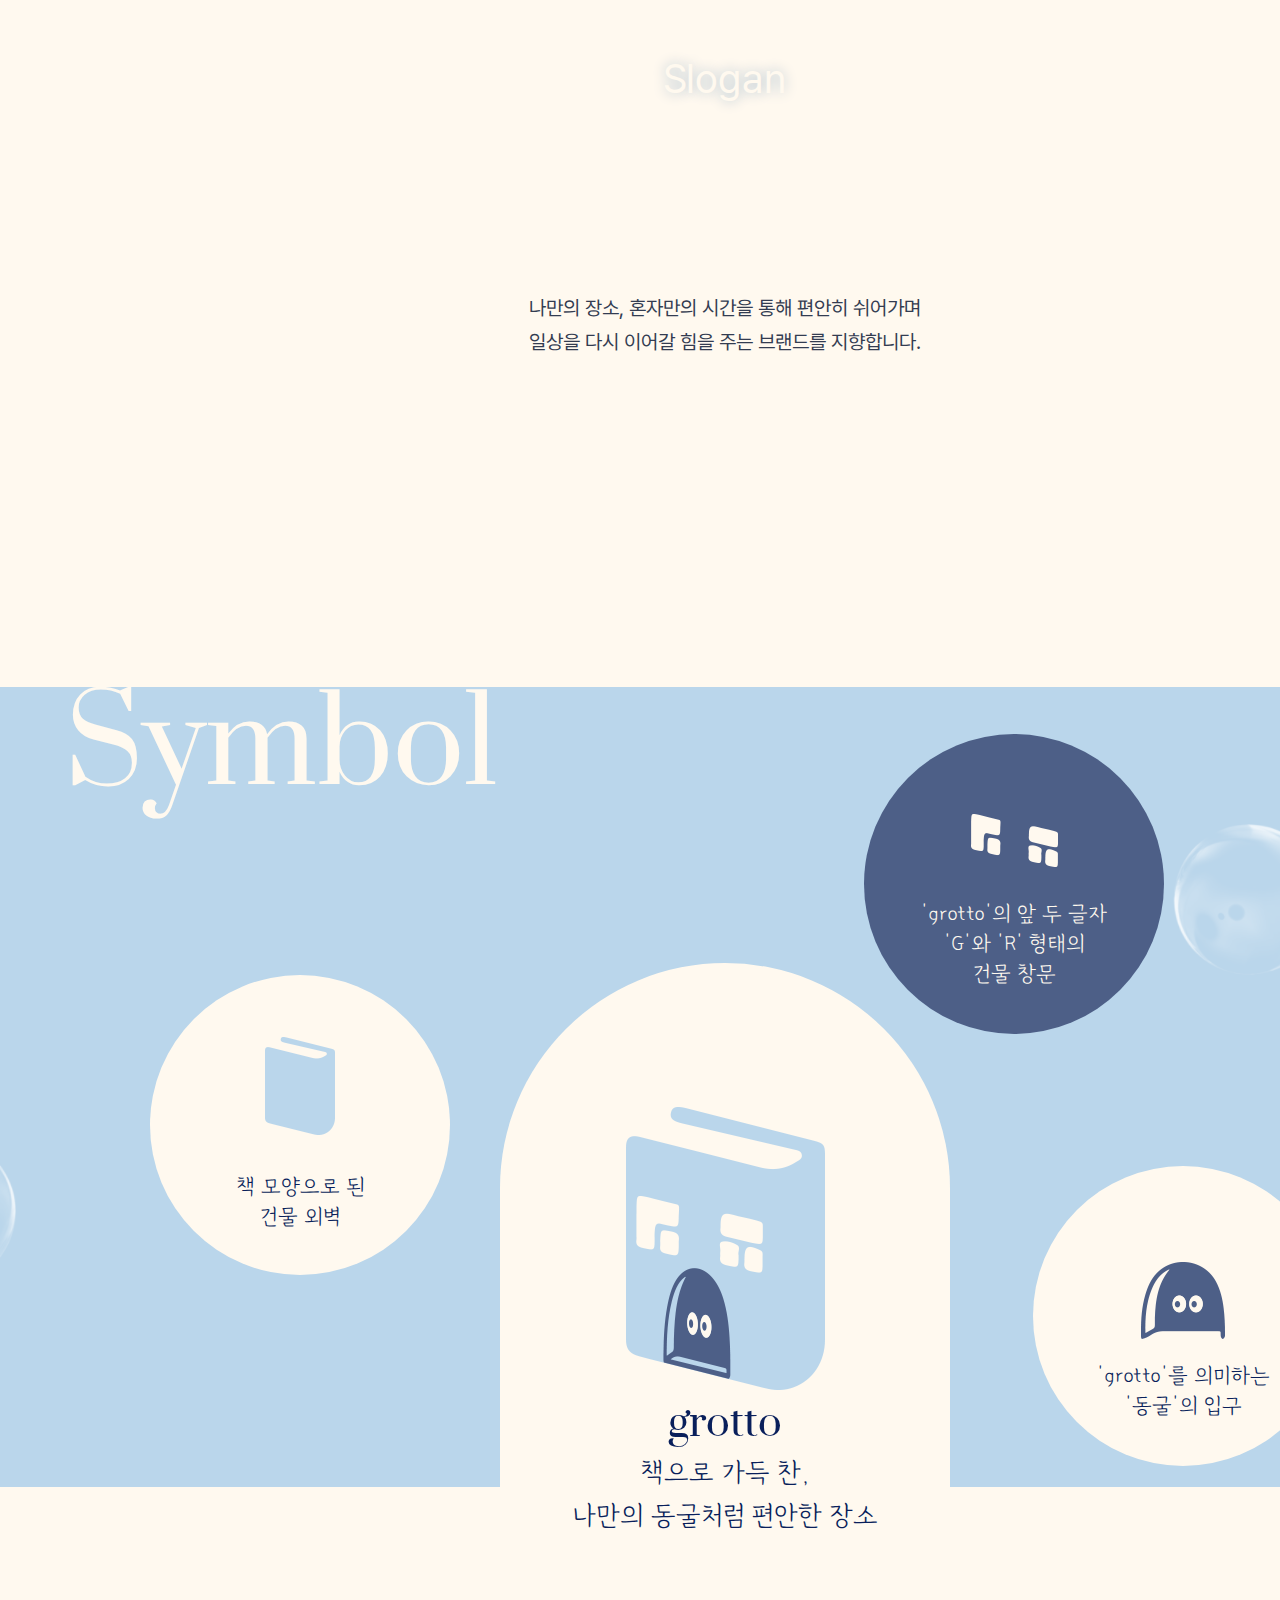
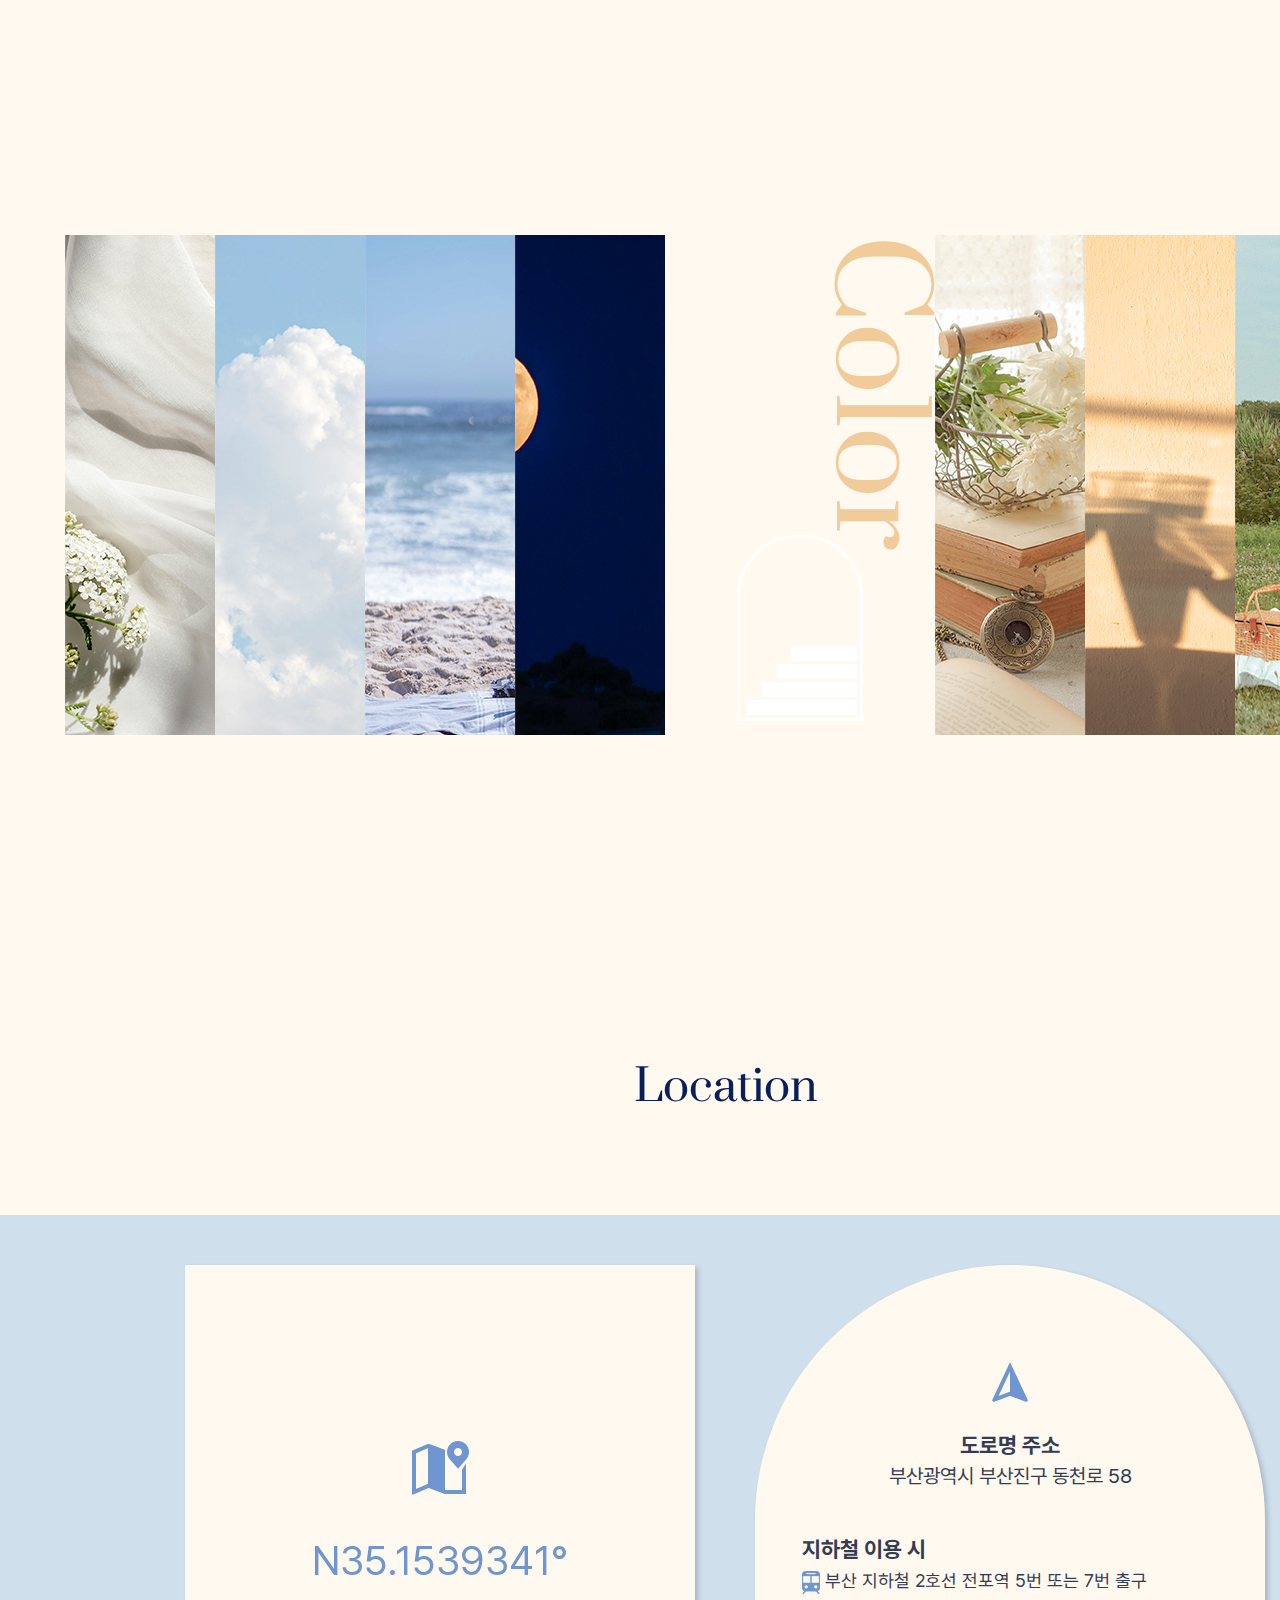
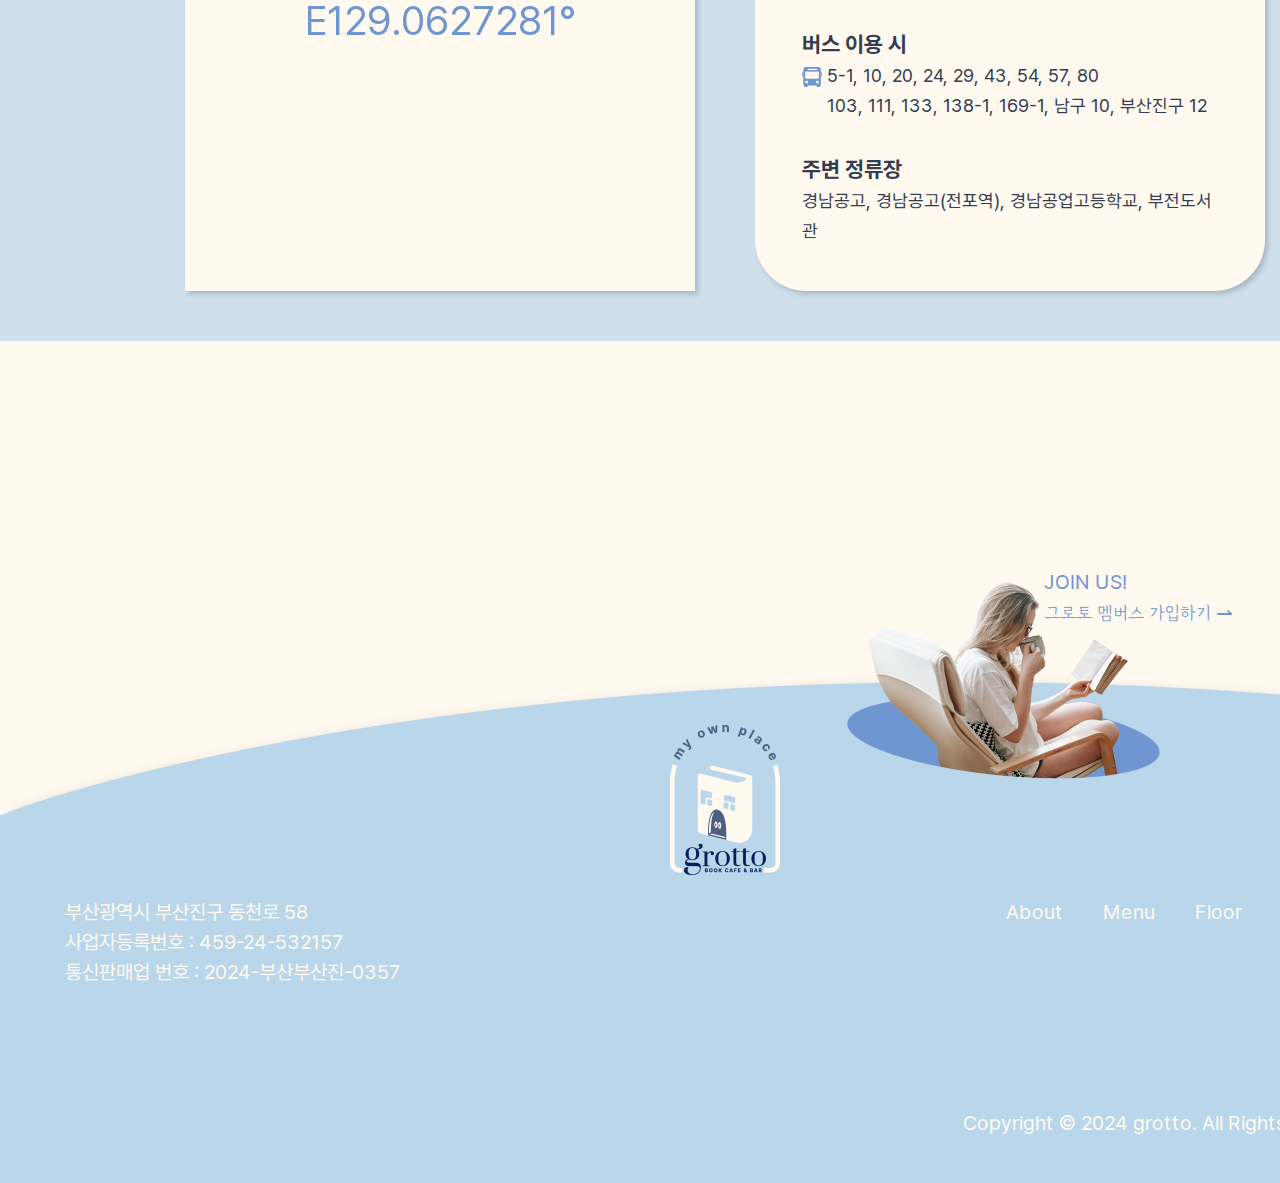
==== commit baafba51: "Add files via upload" ====
--- a/sub_about.html
+++ b/sub_about.html
@@ -27,9 +27,9 @@
     <ul class="gnb">
       <li><a href="./sub_about.html">About</a>
         <ul class="sub">
-          <li><a href="./sub_about.html #identity">브랜드 소개</a></li>
-          <li><a href="./sub_about.html #logo">BI 소개</a></li>
-          <li><a href="./sub_about.html #location">오시는 길</a></li>
+          <li><a href="./sub_about.html#identity">브랜드 소개</a></li>
+          <li><a href="./sub_about.html#logo">BI 소개</a></li>
+          <li><a href="./sub_about.html#location">오시는 길</a></li>
         </ul>
         <p class="submenu_img subimg1"><img src="./images/submenu_img12.png" alt="서브메뉴 이미지1"></p>
       </li>
@@ -44,20 +44,20 @@
       </li>
       <li><a href="./sub_floor.html">Floor</a>
         <ul class="sub">
-          <li><a href="./sub_floor.html #0floor">0층</a></li>
-          <li><a href="./sub_floor.html #1floor">1층</a></li>
-          <li><a href="./sub_floor.html #2floor">2층</a></li>
-          <li><a href="./sub_floor.html #3floor">3층</a></li>
-          <li><a href="./sub_floor.html #4floor">4층</a></li>
+          <li><a href="./sub_floor.html#0floor">0층</a></li>
+          <li><a href="./sub_floor.html#1floor">1층</a></li>
+          <li><a href="./sub_floor.html#2floor">2층</a></li>
+          <li><a href="./sub_floor.html#3floor">3층</a></li>
+          <li><a href="./sub_floor.html#4floor">4층</a></li>
         </ul>
         <p class="submenu_img subimg3"><img src="./images/submenu_img32.png" alt="서브메뉴 이미지3"></p>
       </li>
       <li><a href="./sub_community.html">Community</a>
         <ul class="sub">
-          <li><a href="./sub_community.html #membership">멤버십</a></li>
-          <li><a href="./sub_community.html #reservation">시설예약</a></li>
-          <li><a href="./sub_community.html #book_curation">북큐레이션</a></li>
-          <li><a href="./sub_community.html #bulletin_board">게시판</a></li>
+          <li><a href="./sub_community.html#membership">멤버십</a></li>
+          <li><a href="./sub_community.html#reservation">시설예약</a></li>
+          <li><a href="./sub_community.html#book_curation">북큐레이션</a></li>
+          <li><a href="./sub_community.html#bulletin_board">게시판</a></li>
         </ul>
         <p class="submenu_img"><img src="./images/submenu_img42.png" alt="서브메뉴 이미지4"></p>
       </li>
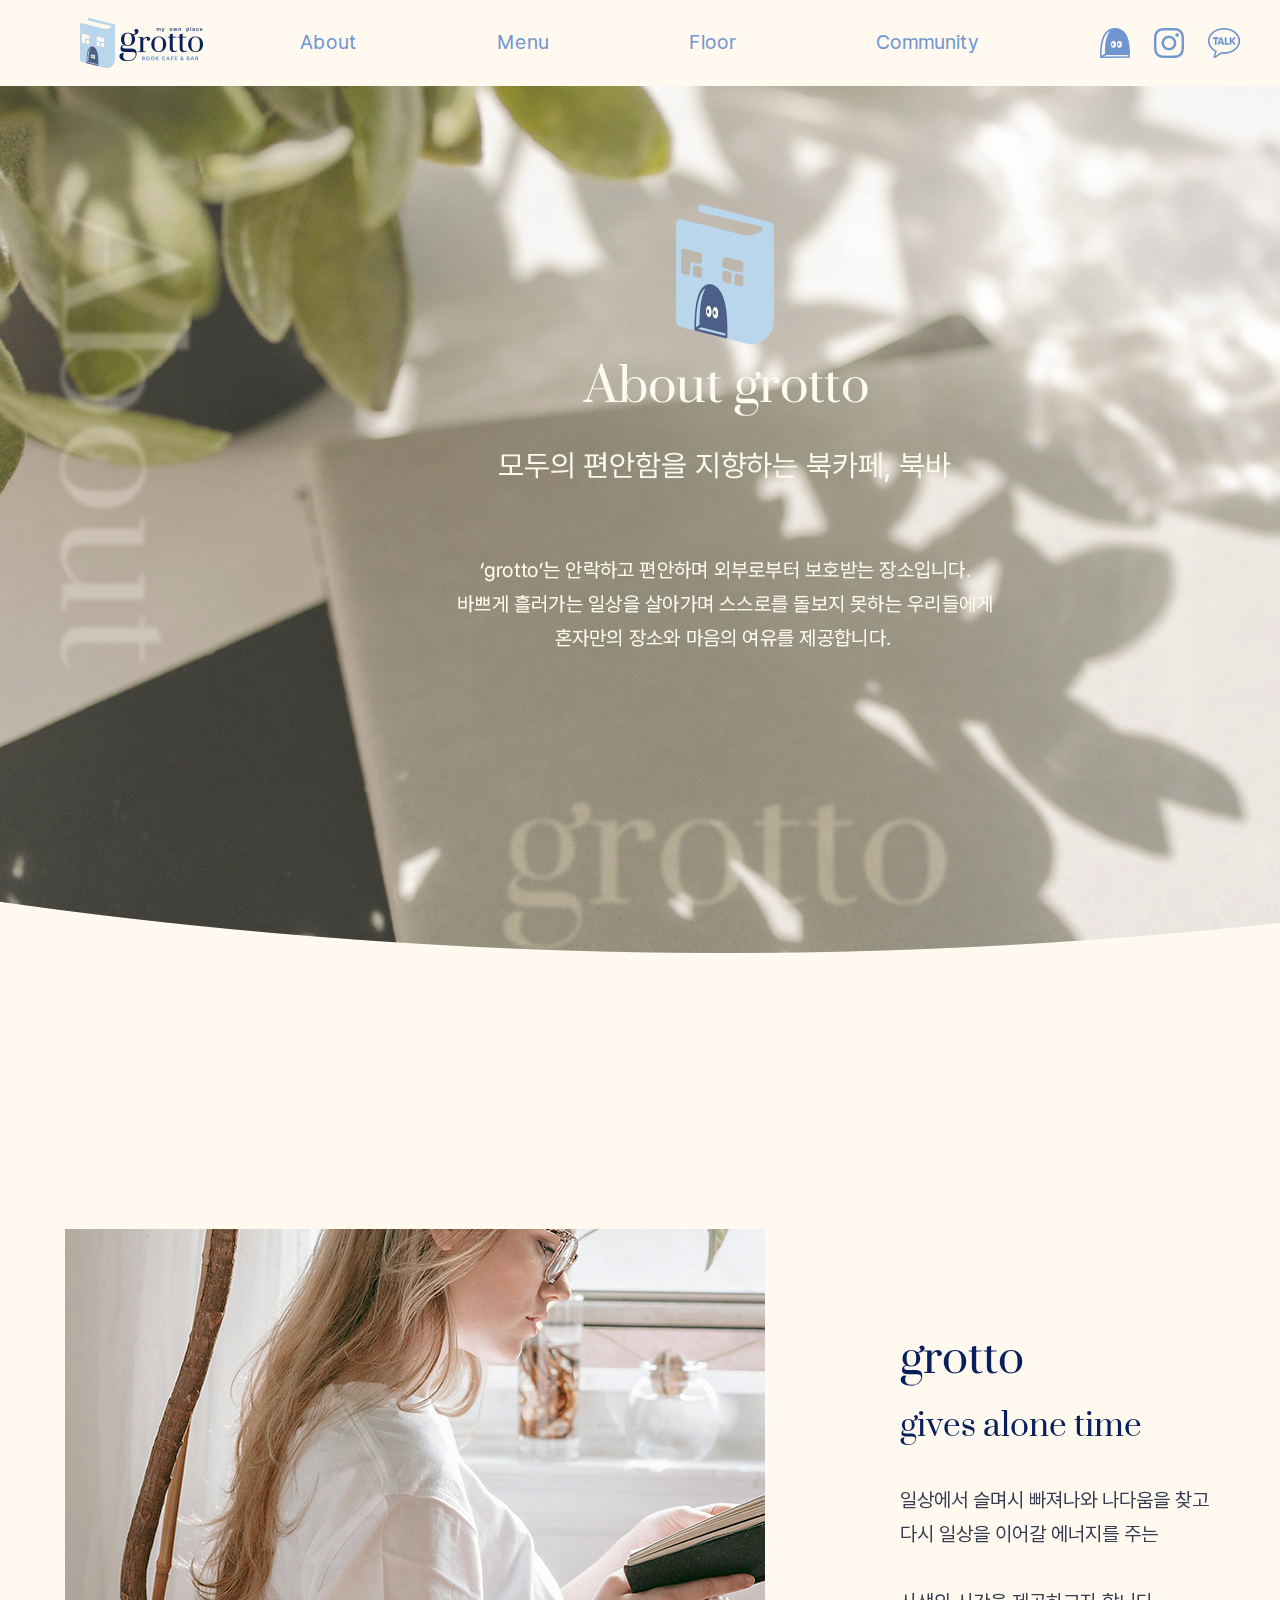
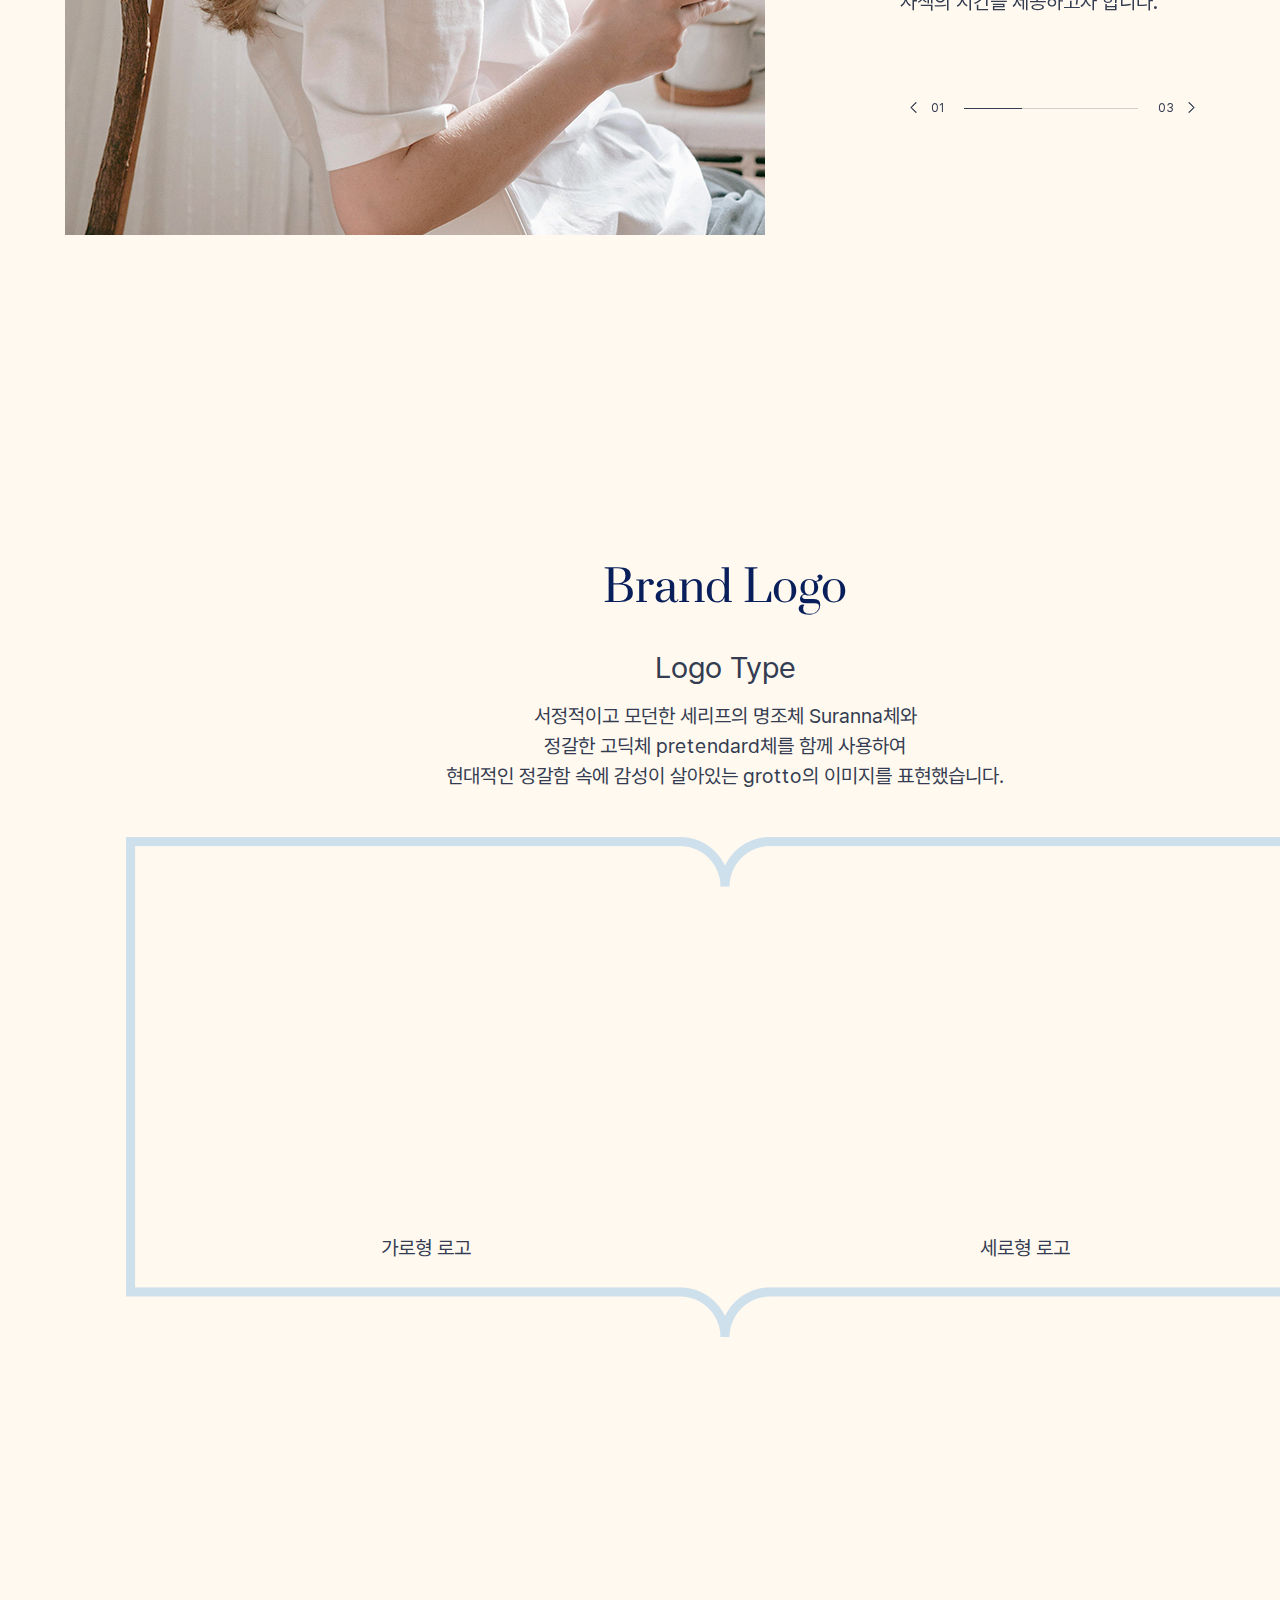
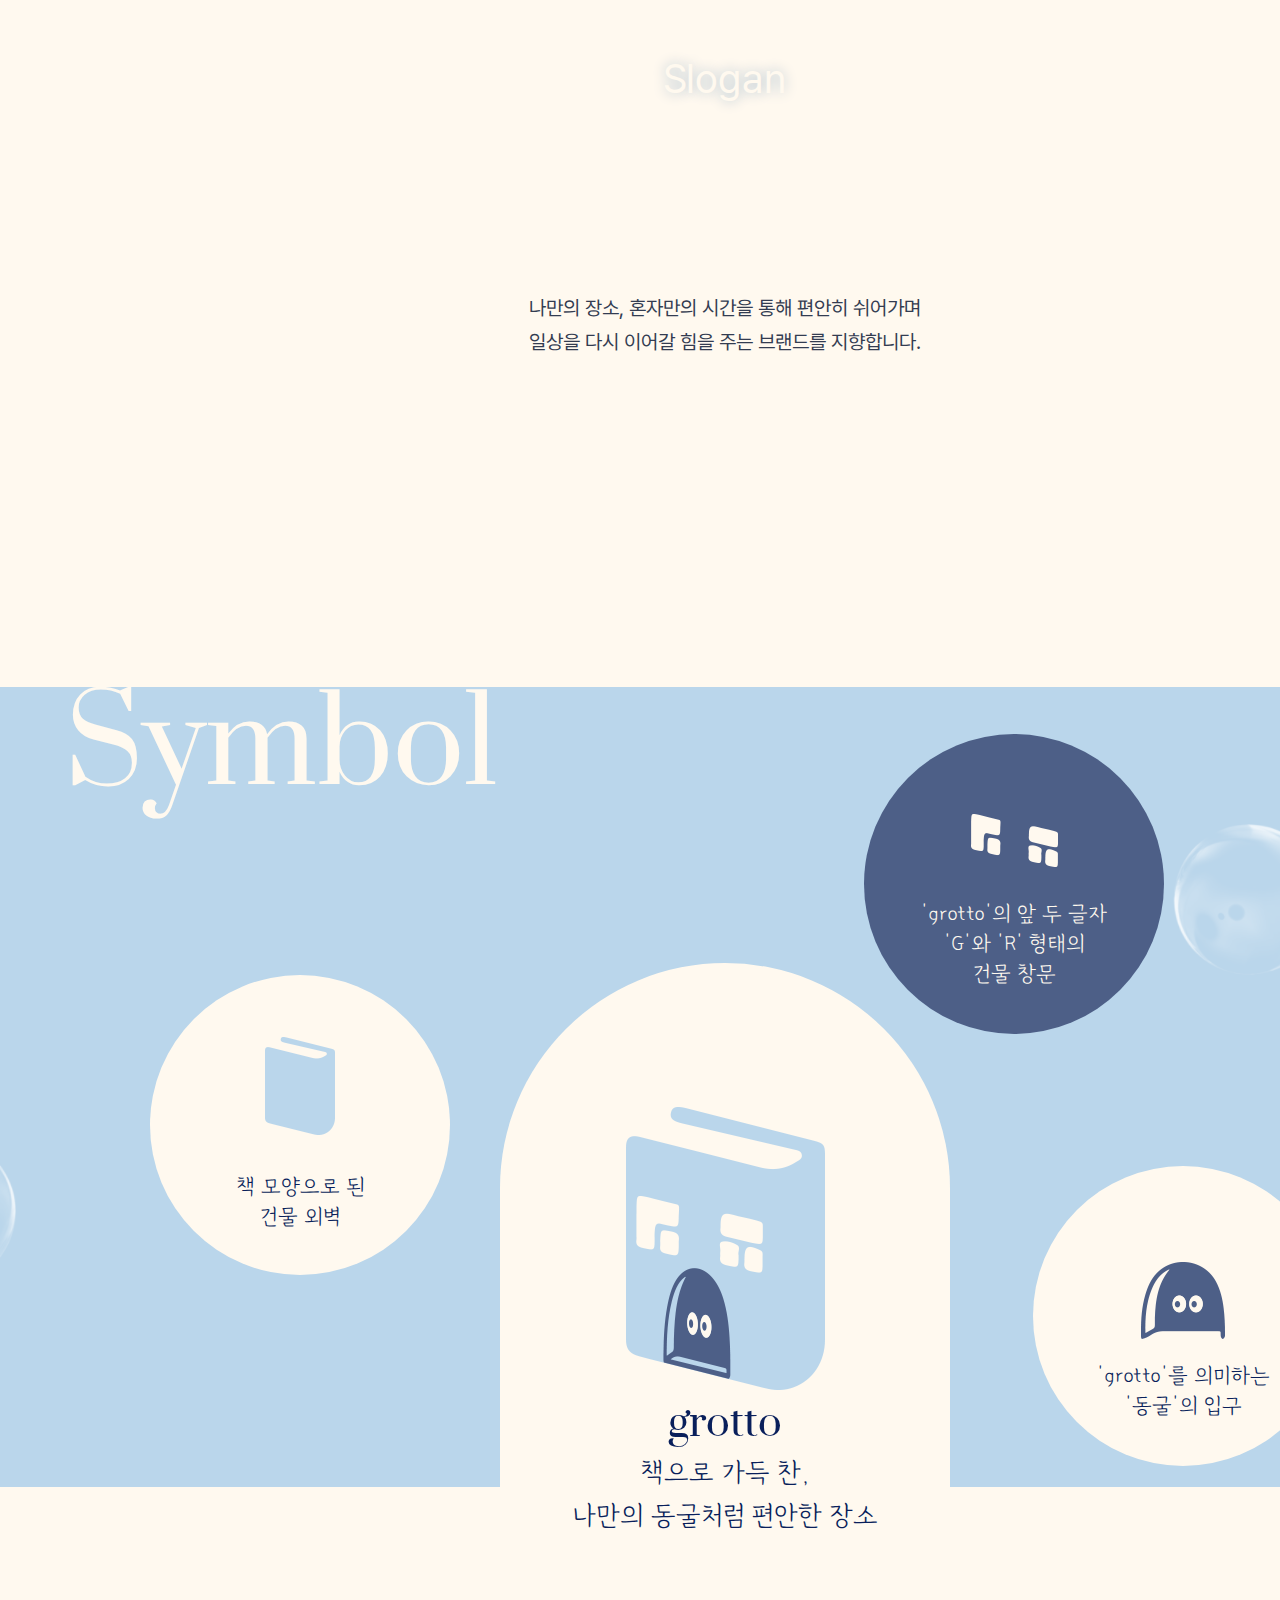
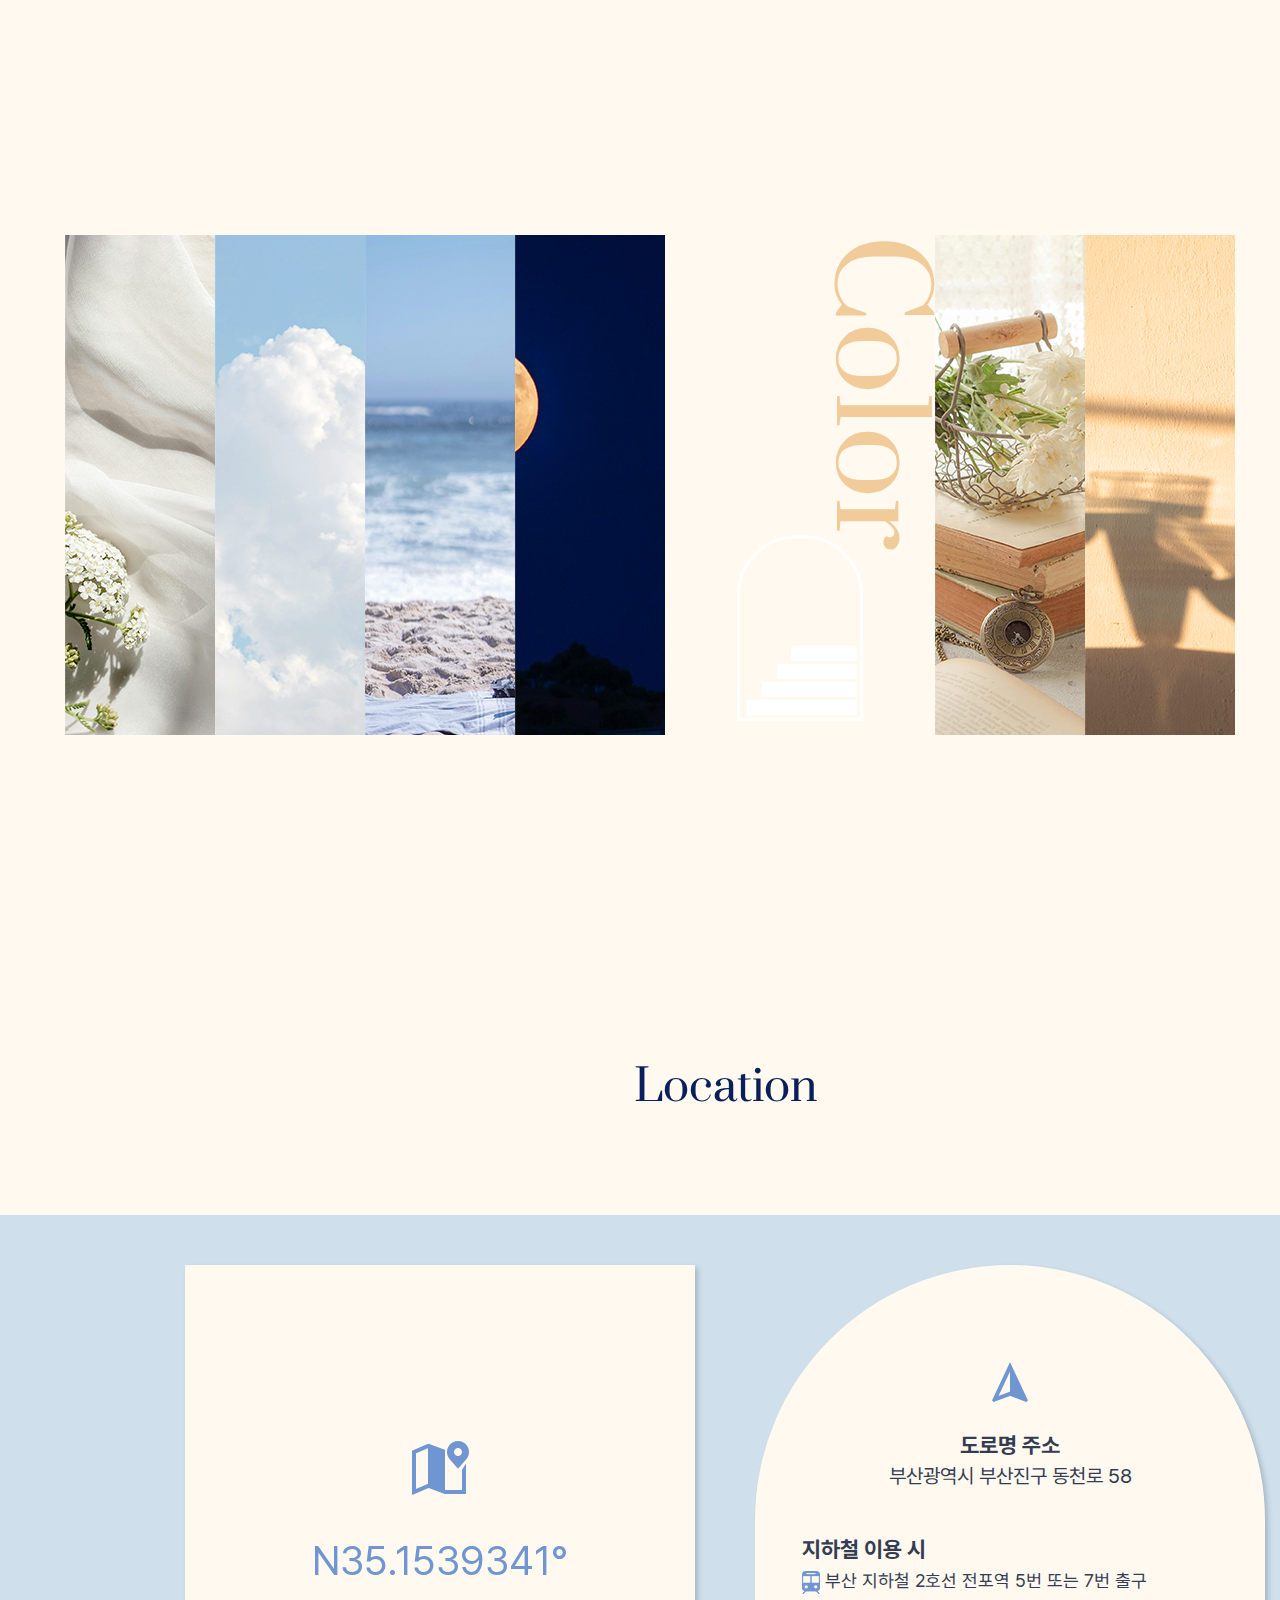
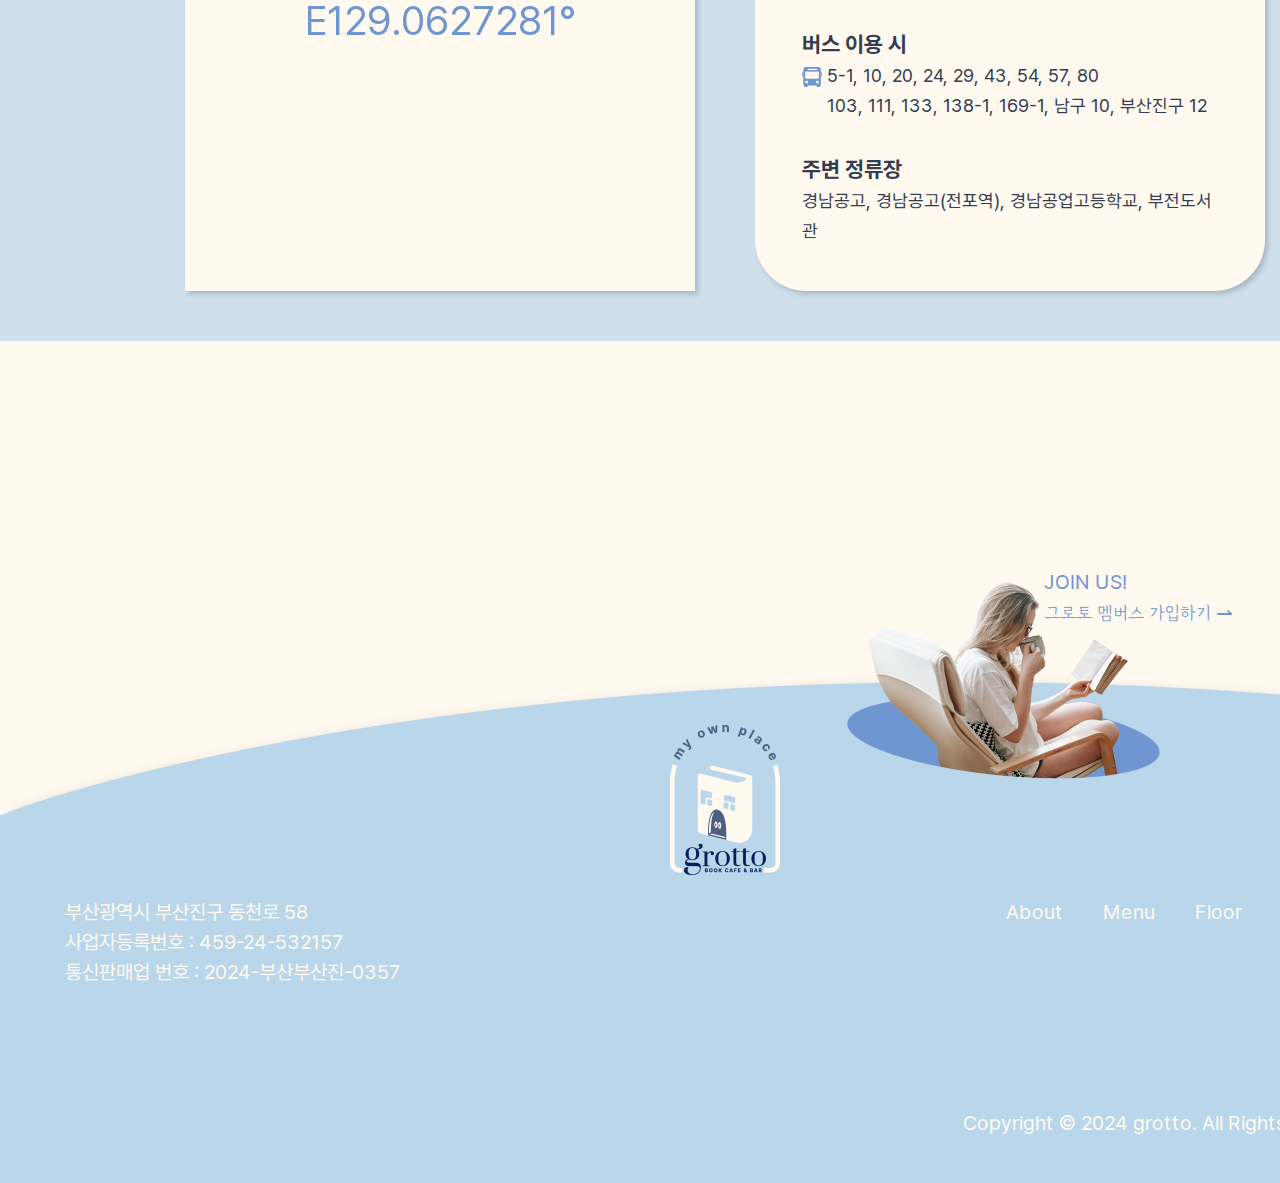
==== commit e56c3991: "Add files via upload" ====
--- a/sub_about.html
+++ b/sub_about.html
@@ -22,348 +22,351 @@
 </head>
 
 <body>
-  <header>
-    <h1><a href="./index.html"><img src="./images/logo.png" alt="로고이미지"></a></h1>
-    <ul class="gnb">
-      <li><a href="./sub_about.html">About</a>
-        <ul class="sub">
-          <li><a href="./sub_about.html#identity">브랜드 소개</a></li>
-          <li><a href="./sub_about.html#logo">BI 소개</a></li>
-          <li><a href="./sub_about.html#location">오시는 길</a></li>
-        </ul>
-        <p class="submenu_img subimg1"><img src="./images/submenu_img12.png" alt="서브메뉴 이미지1"></p>
-      </li>
-      <li><a href="./sub_menu1.html">Menu</a>
-        <ul class="sub">
-          <li><a href="./sub_menu1.html">음료</a></li>
-          <li><a href="./sub_menu2.html">디저트</a></li>
-          <li><a href="./sub_menu3.html">술</a></li>
-          <li><a href="./sub_menu4.html">MD</a></li>
-        </ul>
-        <p class="submenu_img subimg2"><img src="./images/submenu_img22.png" alt="서브메뉴 이미지2"></p>
-      </li>
-      <li><a href="./sub_floor.html">Floor</a>
-        <ul class="sub">
-          <li><a href="./sub_floor.html#0floor">0층</a></li>
-          <li><a href="./sub_floor.html#1floor">1층</a></li>
-          <li><a href="./sub_floor.html#2floor">2층</a></li>
-          <li><a href="./sub_floor.html#3floor">3층</a></li>
-          <li><a href="./sub_floor.html#4floor">4층</a></li>
-        </ul>
-        <p class="submenu_img subimg3"><img src="./images/submenu_img32.png" alt="서브메뉴 이미지3"></p>
-      </li>
-      <li><a href="./sub_community.html">Community</a>
-        <ul class="sub">
-          <li><a href="./sub_community.html#membership">멤버십</a></li>
-          <li><a href="./sub_community.html#reservation">시설예약</a></li>
-          <li><a href="./sub_community.html#book_curation">북큐레이션</a></li>
-          <li><a href="./sub_community.html#bulletin_board">게시판</a></li>
-        </ul>
-        <p class="submenu_img"><img src="./images/submenu_img42.png" alt="서브메뉴 이미지4"></p>
-      </li>
-    </ul><!--gnb-->
-    <ul class="header_icons">
-      <li class="popup_log_btn"><img src="./images/header_icon1.png" alt="로그인아이콘"></li>
-      <li><a href="https://www.instagram.com/" target="_blank"><img src="./images/header_icon2.png" alt="sns아이콘"></a>
-      </li>
-      <li><a href="https://accounts.kakao.com/login/?continue=https%3A%2F%2Fbusiness.kakao.com%2Fdashboard%2F#login"
-          target="_blank"><img src="./images/header_icon4.png" alt="카카오톡아이콘"></a></li>
-    </ul><!--header_icons-->
-    <div class="sub_bg"></div><!--sub_bg-->
-  </header><!--header-->
-
-  <div id="banner">
-    <div class="banner_inner">
-      <img src="./images/sub_about_banner_txt.png" alt="어바웃텍스트이미지" class="banner_position" data-aos="fade"
-        data-aos-duration="1500">
-    </div><!--banner_inner-->
-  </div><!--banner-->
-
-  <div id="identity">
-    <div class="swiper identity_img">
-      <div class="swiper-wrapper">
-        <div class="swiper-slide"><img src="./images/sub_about_slide1.jpg" alt="브랜드이미지1"></div>
-        <div class="swiper-slide"><img src="./images/sub_about_slide2.jpg" alt="브랜드이미지2"></div>
-        <div class="swiper-slide"><img src="./images/sub_about_slide3.jpg" alt="브랜드이미지3"></div>
-      </div>
-    </div><!--swiper-->
-    <div class="swiper identity_txt">
-      <h2 class="about_title">grotto</h2>
-      <div class="swiper-wrapper">
-        <div class="swiper-slide">
-          <h3>gives alone time</h3>
-          <p>일상에서 슬며시 빠져나와 나다움을 찾고<br>
-            다시 일상을 이어갈 에너지를 주는<br>
-            <br>
-            사색의 시간을 제공하고자 합니다.
-          </p>
+  <div class="wrap">
+    <header>
+      <h1><a href="./index.html"><img src="./images/logo.png" alt="로고이미지"></a></h1>
+      <ul class="gnb">
+        <li><a href="./sub_about.html">About</a>
+          <ul class="sub">
+            <li><a href="./sub_about.html#identity">브랜드 소개</a></li>
+            <li><a href="./sub_about.html#logo">BI 소개</a></li>
+            <li><a href="./sub_about.html#location">오시는 길</a></li>
+          </ul>
+          <p class="submenu_img subimg1"><img src="./images/submenu_img12.png" alt="서브메뉴 이미지1"></p>
+        </li>
+        <li><a href="./sub_menu1.html">Menu</a>
+          <ul class="sub">
+            <li><a href="./sub_menu1.html">음료</a></li>
+            <li><a href="./sub_menu2.html">디저트</a></li>
+            <li><a href="./sub_menu3.html">술</a></li>
+            <li><a href="./sub_menu4.html">MD</a></li>
+          </ul>
+          <p class="submenu_img subimg2"><img src="./images/submenu_img22.png" alt="서브메뉴 이미지2"></p>
+        </li>
+        <li><a href="./sub_floor.html">Floor</a>
+          <ul class="sub">
+            <li><a href="./sub_floor.html#0floor">0층</a></li>
+            <li><a href="./sub_floor.html#1floor">1층</a></li>
+            <li><a href="./sub_floor.html#2floor">2층</a></li>
+            <li><a href="./sub_floor.html#3floor">3층</a></li>
+            <li><a href="./sub_floor.html#4floor">4층</a></li>
+          </ul>
+          <p class="submenu_img subimg3"><img src="./images/submenu_img32.png" alt="서브메뉴 이미지3"></p>
+        </li>
+        <li><a href="./sub_community.html">Community</a>
+          <ul class="sub">
+            <li><a href="./sub_community.html#membership">멤버십</a></li>
+            <li><a href="./sub_community.html#reservation">시설예약</a></li>
+            <li><a href="./sub_community.html#book_curation">북큐레이션</a></li>
+            <li><a href="./sub_community.html#bulletin_board">게시판</a></li>
+          </ul>
+          <p class="submenu_img"><img src="./images/submenu_img42.png" alt="서브메뉴 이미지4"></p>
+        </li>
+      </ul><!--gnb-->
+      <ul class="header_icons">
+        <li class="popup_log_btn"><img src="./images/header_icon1.png" alt="로그인아이콘"></li>
+        <li><a href="https://www.instagram.com/" target="_blank"><img src="./images/header_icon2.png" alt="sns아이콘"></a>
+        </li>
+        <li><a href="https://accounts.kakao.com/login/?continue=https%3A%2F%2Fbusiness.kakao.com%2Fdashboard%2F#login"
+            target="_blank"><img src="./images/header_icon4.png" alt="카카오톡아이콘"></a></li>
+      </ul><!--header_icons-->
+      <div class="sub_bg"></div><!--sub_bg-->
+    </header><!--header-->
+
+    <div id="banner">
+      <div class="banner_inner">
+        <img src="./images/sub_about_banner_txt.png" alt="어바웃텍스트이미지" class="banner_position" data-aos="fade"
+          data-aos-duration="1500">
+      </div><!--banner_inner-->
+    </div><!--banner-->
+
+    <div id="identity">
+      <div class="swiper identity_img">
+        <div class="swiper-wrapper">
+          <div class="swiper-slide"><img src="./images/sub_about_slide1.jpg" alt="브랜드이미지1"></div>
+          <div class="swiper-slide"><img src="./images/sub_about_slide2.jpg" alt="브랜드이미지2"></div>
+          <div class="swiper-slide"><img src="./images/sub_about_slide3.jpg" alt="브랜드이미지3"></div>
         </div>
-        <div class="swiper-slide">
-          <h3>is tailored</h3>
-          <p>편안함의 기호는 저마다 다르기에<br>
-            층층이 다른 공간과 다양한 메뉴로 구성하였습니다.<br>
-            <br>
-            그로토는 맞춤 공간이고자 합니다.
-          </p>
+      </div><!--swiper-->
+      <div class="swiper identity_txt">
+        <h2 class="about_title">grotto</h2>
+        <div class="swiper-wrapper">
+          <div class="swiper-slide">
+            <h3>gives alone time</h3>
+            <p>일상에서 슬며시 빠져나와 나다움을 찾고<br>
+              다시 일상을 이어갈 에너지를 주는<br>
+              <br>
+              사색의 시간을 제공하고자 합니다.
+            </p>
+          </div>
+          <div class="swiper-slide">
+            <h3>is tailored</h3>
+            <p>편안함의 기호는 저마다 다르기에<br>
+              층층이 다른 공간과 다양한 메뉴로 구성하였습니다.<br>
+              <br>
+              그로토는 맞춤 공간이고자 합니다.
+            </p>
+          </div>
+          <div class="swiper-slide">
+            <h3>is for everyone</h3>
+            <p>모두가 불편함 없이 책을 읽고 시간을 보낼 수 있도록<br>
+              큰 글자 책, 점자책, 오디오북과 맞춤 시설을 갖추었습니다.<br>
+              <br>
+              그로토는 모두의 편안함을 지향합니다.
+            </p>
+          </div>
+        </div><!--swiper-wrapper-->
+        <div class="swiper-button-next about_next"></div>
+        <div class="swiper-button-prev about_prev"></div>
+        <div class="custom-pagination"></div>
+      </div><!--swiper-->
+    </div><!--identity-->
+
+
+    <div id="logo">
+      <h2 class="about_title">Brand Logo</h2>
+      <h3>Logo Type</h3>
+      <p>서정적이고 모던한 세리프의 명조체 Suranna체와<br>
+        정갈한 고딕체 pretendard체를 함께 사용하여<br>
+        현대적인 정갈함 속에 감성이 살아있는 grotto의 이미지를 표현했습니다.</p>
+      <div class="logo_box">
+        <div class="main_logo">
+          <img src="./images/sub_about_logo_main.png" alt="메인로고이미지" data-aos="fade-up" data-aos-duration="1000">
+          <p>가로형 로고</p>
+        </div><!--main_logo-->
+        <div class="sub_logo">
+          <img src="./images/sub_about_logo_sub.png" alt="서브로고이미지" data-aos="fade-up" data-aos-duration="1000">
+          <p>세로형 로고</p>
+        </div><!--sub_logo-->
+      </div><!--logo_box-->
+      <div class="slogan">
+        <p>Slogan</p>
+        <p data-aos="fade-up" data-aos-duration="1500">my own place</p>
+        <p>나만의 장소, 혼자만의 시간을 통해 편안히 쉬어가며<br>
+          일상을 다시 이어갈 힘을 주는 브랜드를 지향합니다.</p>
+      </div><!--slogan-->
+
+      <div class="symbol">
+        <div class="symbol_inner">
+          <h1>Symbol</h1>
+          <div class="symbol_part symbol1">
+            <img src="./images/sub_about_symbol1.png" alt="심볼이미지1">
+            <p>책 모양으로 된<br>
+              건물 외벽</p>
+          </div><!--symbol_part-->
+          <div class="symbol_part symbol2">
+            <img src="./images/sub_about_symbol2.png" alt="심볼이미지2">
+            <p>‘grotto’의 앞 두 글자<br>
+              ‘G’와 ‘R’ 형태의<br>
+              건물 창문 </p>
+          </div><!--symbol_part-->
+          <div class="symbol_part symbol3">
+            <img src="./images/sub_about_symbol3.png" alt="심볼이미지3">
+            <p>‘grotto’를 의미하는<br>
+              ‘동굴’의 입구</p>
+          </div><!--symbol_part-->
+          <div class="symbol_box">
+            <img src="./images/sub_about_symbol4.png" alt="심볼이미지">
+            <p>
+              <span>grotto</span><br>
+              <b>책으로 가득 찬,<br></b>
+              나만의 동굴처럼 편안한 장소
+            </p>
+          </div><!--symbol_box-->
+          <div class="symbol_bubble bubble1">
+            <img src="./images/sub_about_symbol_bubble1.png" alt="비눗방울이미지1">
+          </div><!--symbol_bubble-->
+          <div class="symbol_bubble bubble2">
+            <img src="./images/sub_about_symbol_bubble2.png" alt="비눗방울이미지2">
+          </div><!--symbol_bubble-->
+          <div class="symbol_bubble bubble3">
+            <img src="./images/sub_about_symbol_bubble3.png" alt="비눗방울이미지3">
+          </div><!--symbol_bubble-->
+        </div><!--symbol_inner-->
+      </div><!--symbol-->
+
+      <div class="color">
+        <div id="contents" class="mainpage maincolor">
+          <div class="main_visual main_visual_prd">
+            <div class="mainviewcont main_visual_fixed">
+              <div class="visual_view">
+                <span class="viewbg_wrap" style="background-image:url(./images/sub_about_color1_1.jpg)">
+                  <span class="viewbg" style="background-image:url(./images/sub_about_color1_2.jpg)"></span>
+                </span>
+                <span class="viewbg_wrap" style="background-image:url(./images/sub_about_color2_1.jpg)">
+                  <span class="viewbg" style="background-image:url(./images/sub_about_color2_2.jpg)"></span>
+                </span>
+                <span class="viewbg_wrap" style="background-image:url(./images/sub_about_color3_1.jpg)">
+                  <span class="viewbg" style="background-image:url(./images/sub_about_color3_2.jpg)"></span>
+                </span>
+                <span class="viewbg_wrap" style="background-image:url(./images/sub_about_color4_1.jpg)">
+                  <span class="viewbg" style="background-image:url(./images/sub_about_color4_2.jpg)"></span>
+                </span>
+              </div>
+              <div class="visual">
+                <h1 class="inlink cc1">
+                  <div class="text_wrap color_box1">
+                    <span class="desc">
+                      R 255<br>
+                      G 249<br>
+                      B 239<br><br>
+                      #FFF9EF
+                    </span>
+                  </div>
+                </h1>
+                <h1 class="inlink cc2">
+                  <div class="text_wrap color_box2">
+                    <span class="desc">
+                      R 186<br>
+                      G 214<br>
+                      B 235<br><br>
+                      #BAD6EB
+                    </span>
+                  </div>
+                </h1>
+                <h1 class="inlink cc3">
+                  <div class="text_wrap color_box3">
+                    <span class="desc">
+                      R 111<br>
+                      G 150<br>
+                      B 209<br><br>
+                      #6F96D1
+                    </span>
+                  </div>
+                </h1>
+                <h1 class="inlink cc4">
+                  <div class="text_wrap color_box4">
+                    <span class="desc">
+                      R 9<br>
+                      G 31<br>
+                      B 91<br><br>
+                      #091F5B
+                    </span>
+                  </div>
+                </h1>
+              </div>
+            </div>
+          </div>
         </div>
-        <div class="swiper-slide">
-          <h3>is for everyone</h3>
-          <p>모두가 불편함 없이 책을 읽고 시간을 보낼 수 있도록<br>
-            큰 글자 책, 점자책, 오디오북과 맞춤 시설을 갖추었습니다.<br>
-            <br>
-            그로토는 모두의 편안함을 지향합니다.
-          </p>
+        <div class="color_change">
+          <p>Color</p>
+          <div id="change_box"><img src="./images/sub_about_color_stair.png" alt="하얀계단이미지"></div>
+        </div><!--color_change-->
+        <div id="contents" class="mainpage subcolor">
+          <div class="main_visual_2 main_visual_prd">
+            <div class="mainviewcont main_visual_fixed">
+              <div class="visual_view">
+                <span class="viewbg_wrap" style="background-image:url(./images/sub_about_color5_1.jpg)">
+                  <span class="viewbg" style="background-image:url(./images/sub_about_color5_2.jpg)"></span>
+                </span>
+                <span class="viewbg_wrap" style="background-image:url(./images/sub_about_color6_1.jpg)">
+                  <span class="viewbg" style="background-image:url(./images/sub_about_color6_2.jpg)"></span>
+                </span>
+                <span class="viewbg_wrap" style="background-image:url(./images/sub_about_color8_1.jpg)">
+                  <span class="viewbg" style="background-image:url(./images/sub_about_color8_2.jpg)"></span>
+                </span>
+              </div>
+              <div class="visual">
+                <h1 class="inlink cc5">
+                  <div class="text_wrap color_box5">
+                    <span class="desc">
+                      R 254<br>
+                      G 229<br>
+                      B 172<br><br>
+                      #FEE5AC
+                    </span>
+                  </div>
+                </h1>
+                <h1 class="inlink cc6">
+                  <div class="text_wrap color_box6">
+                    <span class="desc">
+                      R 242<br>
+                      G 203<br>
+                      B 155<br><br>
+                      #F2CB9B
+                    </span>
+                  </div>
+                </h1>
+                <h1 class="inlink cc7">
+                  <div class="text_wrap color_box7">
+                    <span class="desc">
+                      R 77<br>
+                      G 95<br>
+                      B 135<br><br>
+                      #4D5F87
+                    </span>
+                  </div>
+                </h1>
+              </div>
+            </div>
+          </div>
         </div>
-      </div><!--swiper-wrapper-->
-      <div class="swiper-button-next about_next"></div>
-      <div class="swiper-button-prev about_prev"></div>
-      <div class="custom-pagination"></div>
-    </div><!--swiper-->
-  </div><!--identity-->
-
-
-  <div id="logo">
-    <h2 class="about_title">Brand Logo</h2>
-    <h3>Logo Type</h3>
-    <p>서정적이고 모던한 세리프의 명조체 Suranna체와<br>
-      정갈한 고딕체 pretendard체를 함께 사용하여<br>
-      현대적인 정갈함 속에 감성이 살아있는 grotto의 이미지를 표현했습니다.</p>
-    <div class="logo_box">
-      <div class="main_logo">
-        <img src="./images/sub_about_logo_main.png" alt="메인로고이미지" data-aos="fade-up" data-aos-duration="1000">
-        <p>가로형 로고</p>
-      </div><!--main_logo-->
-      <div class="sub_logo">
-        <img src="./images/sub_about_logo_sub.png" alt="서브로고이미지" data-aos="fade-up" data-aos-duration="1000">
-        <p>세로형 로고</p>
-      </div><!--sub_logo-->
-    </div><!--logo_box-->
-    <div class="slogan">
-      <p>Slogan</p>
-      <p data-aos="fade-up" data-aos-duration="1500">my own place</p>
-      <p>나만의 장소, 혼자만의 시간을 통해 편안히 쉬어가며<br>
-        일상을 다시 이어갈 힘을 주는 브랜드를 지향합니다.</p>
-    </div><!--slogan-->
-
-    <div class="symbol">
-      <div class="symbol_inner">
-        <h1>Symbol</h1>
-        <div class="symbol_part symbol1">
-          <img src="./images/sub_about_symbol1.png" alt="심볼이미지1">
-          <p>책 모양으로 된<br>
-            건물 외벽</p>
-        </div><!--symbol_part-->
-        <div class="symbol_part symbol2">
-          <img src="./images/sub_about_symbol2.png" alt="심볼이미지2">
-          <p>‘grotto’의 앞 두 글자<br>
-            ‘G’와 ‘R’ 형태의<br>
-            건물 창문 </p>
-        </div><!--symbol_part-->
-        <div class="symbol_part symbol3">
-          <img src="./images/sub_about_symbol3.png" alt="심볼이미지3">
-          <p>‘grotto’를 의미하는<br>
-            ‘동굴’의 입구</p>
-        </div><!--symbol_part-->
-        <div class="symbol_box">
-          <img src="./images/sub_about_symbol4.png" alt="심볼이미지">
-          <p>
-            <span>grotto</span><br>
-            <b>책으로 가득 찬,<br></b>
-            나만의 동굴처럼 편안한 장소
-          </p>
-        </div><!--symbol_box-->
-        <div class="symbol_bubble bubble1">
-          <img src="./images/sub_about_symbol_bubble1.png" alt="비눗방울이미지1">
-        </div><!--symbol_bubble-->
-        <div class="symbol_bubble bubble2">
-          <img src="./images/sub_about_symbol_bubble2.png" alt="비눗방울이미지2">
-        </div><!--symbol_bubble-->
-        <div class="symbol_bubble bubble3">
-          <img src="./images/sub_about_symbol_bubble3.png" alt="비눗방울이미지3">
-        </div><!--symbol_bubble-->
-      </div><!--symbol_inner-->
-    </div><!--symbol-->
-
-    <div class="color">
-      <div id="contents" class="mainpage maincolor">
-        <div class="main_visual main_visual_prd">
-          <div class="mainviewcont main_visual_fixed">
-            <div class="visual_view">
-              <span class="viewbg_wrap" style="background-image:url(./images/sub_about_color1_1.jpg)">
-                <span class="viewbg" style="background-image:url(./images/sub_about_color1_2.jpg)"></span>
-              </span>
-              <span class="viewbg_wrap" style="background-image:url(./images/sub_about_color2_1.jpg)">
-                <span class="viewbg" style="background-image:url(./images/sub_about_color2_2.jpg)"></span>
-              </span>
-              <span class="viewbg_wrap" style="background-image:url(./images/sub_about_color3_1.jpg)">
-                <span class="viewbg" style="background-image:url(./images/sub_about_color3_2.jpg)"></span>
-              </span>
-              <span class="viewbg_wrap" style="background-image:url(./images/sub_about_color4_1.jpg)">
-                <span class="viewbg" style="background-image:url(./images/sub_about_color4_2.jpg)"></span>
-              </span>
-            </div>
-            <div class="visual">
-              <h1 class="inlink cc1">
-                <div class="text_wrap color_box1">
-                  <span class="desc">
-                    R 255<br>
-                    G 249<br>
-                    B 239<br><br>
-                    #FFF9EF
-                  </span>
-                </div>
+      </div><!--color-->
+    </div><!--logo-->
+
+
+    <div id="location">
+      <h2 class="about_title">Location</h2>
+      <div class="location_bg">
+        <div class="location_inner">
+          <div class="location_map">
+            <div class="location_flip">
+              <h1 class="location_front">
+                <img src="./images/sub_about_location_icon_map.png" alt="지도아이콘"><br>
+                <p>N35.1539341°<br>
+                  E129.0627281°</p>
               </h1>
-              <h1 class="inlink cc2">
-                <div class="text_wrap color_box2">
-                  <span class="desc">
-                    R 186<br>
-                    G 214<br>
-                    B 235<br><br>
-                    #BAD6EB
-                  </span>
-                </div>
-              </h1>
-              <h1 class="inlink cc3">
-                <div class="text_wrap color_box3">
-                  <span class="desc">
-                    R 111<br>
-                    G 150<br>
-                    B 209<br><br>
-                    #6F96D1
-                  </span>
-                </div>
-              </h1>
-              <h1 class="inlink cc4">
-                <div class="text_wrap color_box4">
-                  <span class="desc">
-                    R 9<br>
-                    G 31<br>
-                    B 91<br><br>
-                    #091F5B
-                  </span>
-                </div>
-              </h1>
-            </div>
-          </div>
+              <div class="google_map">
+                <iframe
+                  src="https://www.google.com/maps/embed?pb=!1m18!1m12!1m3!1d3262.1075484024223!2d129.06015317525038!3d35.15393845876033!2m3!1f0!2f0!3f0!3m2!1i1024!2i768!4f13.1!3m3!1m2!1s0x3568eb652ef616db%3A0x7fc5eef156746c00!2z67aA7IKw6rSR7Jet7IucIOu2gOyCsOynhOq1rCDrj5nsspzroZwgNTg!5e0!3m2!1sko!2skr!4v1714565948595!5m2!1sko!2skr"
+                  width="510" height="626" style="border:0;" allowfullscreen="" loading="lazy"
+                  referrerpolicy="no-referrer-when-downgrade"></iframe>
+              </div><!--google_map-->
+            </div><!--location_flip-->
+            <p class="loca_pos_txt" data-aos="fade-right" data-aos-duration="1500">Location</p>
+          </div><!--location_map-->
+          <div class="location_direction">
+            <img src="./images/sub_about_location_icon_nav.png" alt="화살표아이콘">
+            <p class="address"><b class="direc_title">도로명 주소</b><br>부산광역시 부산진구 동천로 58</p>
+            <div class="transport">
+              <p><b class="direc_title">지하철 이용 시</b><br>
+                <img src="./images/sub_about_location_icon_subway.png" alt="지하철아이콘">부산 지하철 2호선 전포역 5번 또는 7번 출구
+              </p>
+              <p><b class="direc_title">버스 이용 시</b><br>
+                <img src="./images/sub_about_location_icon_bus.png" alt="버스아이콘">5-1, 10, 20, 24, 29, 43, 54, 57, 80<br>
+                <span>103, 111, 133, 138-1, 169-1, 남구 10, 부산진구 12</span>
+              </p>
+              <p><b class="direc_title">주변 정류장</b><br>경남공고, 경남공고(전포역), 경남공업고등학교, 부전도서관</p>
+            </div><!--transport-->
+
+            <p class="loca_pos_txt" data-aos="fade-down" data-aos-duration="1500">Directions</p>
+          </div><!--location_direction-->
+        </div><!--location_inner-->
+      </div><!--location_bg-->
+    </div><!--location-->
+
+
+    <footer>
+      <div class="footer_inner">
+        <div class="footer_flex_box">
+          <p>부산광역시 부산진구 동천로 58<br>사업자등록번호 : 459-24-532157<br>통신판매업 번호 : 2024-부산부산진-0357</p>
+          <ul>
+            <li><a href="./sub_about.html">About</a></li>
+            <li><a href="./sub_menu1.html">Menu</a></li>
+            <li><a href="./sub_floor.html">Floor</a></li>
+            <li><a href="./sub_community.html">Community</a></li>
+          </ul>
+        </div><!--footer_flex_box-->
+        <p>Copyright © 2024 grotto. All Rights Reserved.</p>
+        <a href="./index.html" class="footer_logo"><img src="./images/footer_logo.png" alt="footer로고이미지"></a>
+        <div class="join_img"><img src="./images/footer_join.png" alt="footer가입이미지"></div><!--join_img-->
+        <div class="join_txt popup_log_btn">JOIN US!<br>
+          <p class="join_enter">그로토 멤버스 가입하기 ⇀</p>
         </div>
-      </div>
-      <div class="color_change">
-        <p>Color</p>
-        <div id="change_box"><img src="./images/sub_about_color_stair.png" alt="하얀계단이미지"></div>
-      </div><!--color_change-->
-      <div id="contents" class="mainpage subcolor">
-        <div class="main_visual_2 main_visual_prd">
-          <div class="mainviewcont main_visual_fixed">
-            <div class="visual_view">
-              <span class="viewbg_wrap" style="background-image:url(./images/sub_about_color5_1.jpg)">
-                <span class="viewbg" style="background-image:url(./images/sub_about_color5_2.jpg)"></span>
-              </span>
-              <span class="viewbg_wrap" style="background-image:url(./images/sub_about_color6_1.jpg)">
-                <span class="viewbg" style="background-image:url(./images/sub_about_color6_2.jpg)"></span>
-              </span>
-              <span class="viewbg_wrap" style="background-image:url(./images/sub_about_color7_1.jpg)">
-                <span class="viewbg" style="background-image:url(./images/sub_about_color7_2.jpg)"></span>
-              </span>
-            </div>
-            <div class="visual">
-              <h1 class="inlink cc5">
-                <div class="text_wrap color_box5">
-                  <span class="desc">
-                    R 254<br>
-                    G 229<br>
-                    B 172<br><br>
-                    #FEE5AC
-                  </span>
-                </div>
-              </h1>
-              <h1 class="inlink cc6">
-                <div class="text_wrap color_box6">
-                  <span class="desc">
-                    R 242<br>
-                    G 203<br>
-                    B 155<br><br>
-                    #F2CB9B
-                  </span>
-                </div>
-              </h1>
-              <h1 class="inlink cc7">
-                <div class="text_wrap color_box7">
-                  <span class="desc">
-                    R 195<br>
-                    G 213<br>
-                    B 159<br><br>
-                    #C3D59F
-                  </span>
-                </div>
-              </h1>
-            </div>
-          </div>
-        </div>
-      </div>
-    </div><!--color-->
-  </div><!--logo-->
-
-
-  <div id="location">
-    <h2 class="about_title">Location</h2>
-    <div class="location_bg">
-      <div class="location_inner">
-        <div class="location_map">
-          <div class="location_flip">
-            <h1 class="location_front">
-              <img src="./images/sub_about_location_icon_map.png" alt="지도아이콘"><br>
-              <p>N35.1539341°<br>
-                E129.0627281°</p>
-            </h1>
-            <div class="google_map">
-              <iframe
-                src="https://www.google.com/maps/embed?pb=!1m18!1m12!1m3!1d3262.1075484024223!2d129.06015317525038!3d35.15393845876033!2m3!1f0!2f0!3f0!3m2!1i1024!2i768!4f13.1!3m3!1m2!1s0x3568eb652ef616db%3A0x7fc5eef156746c00!2z67aA7IKw6rSR7Jet7IucIOu2gOyCsOynhOq1rCDrj5nsspzroZwgNTg!5e0!3m2!1sko!2skr!4v1714565948595!5m2!1sko!2skr"
-                width="510" height="626" style="border:0;" allowfullscreen="" loading="lazy"
-                referrerpolicy="no-referrer-when-downgrade"></iframe>
-            </div><!--google_map-->
-          </div><!--location_flip-->
-          <p class="loca_pos_txt" data-aos="fade-right" data-aos-duration="1500">Location</p>
-        </div><!--location_map-->
-        <div class="location_direction">
-          <img src="./images/sub_about_location_icon_nav.png" alt="화살표아이콘">
-          <p class="address"><b class="direc_title">도로명 주소</b><br>부산광역시 부산진구 동천로 58</p>
-          <div class="transport">
-            <p><b class="direc_title">지하철 이용 시</b><br>
-              <img src="./images/sub_about_location_icon_subway.png" alt="지하철아이콘">부산 지하철 2호선 전포역 5번 또는 7번 출구
-            </p>
-            <p><b class="direc_title">버스 이용 시</b><br>
-              <img src="./images/sub_about_location_icon_bus.png" alt="버스아이콘">5-1, 10, 20, 24, 29, 43, 54, 57, 80<br>
-              <span>103, 111, 133, 138-1, 169-1, 남구 10, 부산진구 12</span>
-            </p>
-            <p><b class="direc_title">주변 정류장</b><br>경남공고, 경남공고(전포역), 경남공업고등학교, 부전도서관</p>
-          </div><!--transport-->
-
-          <p class="loca_pos_txt" data-aos="fade-down" data-aos-duration="1500">Directions</p>
-        </div><!--location_direction-->
-      </div><!--location_inner-->
-    </div><!--location_bg-->
-  </div><!--location-->
-
-
-  <footer>
-    <div class="footer_inner">
-      <div class="footer_flex_box">
-        <p>부산광역시 부산진구 동천로 58<br>사업자등록번호 : 459-24-532157<br>통신판매업 번호 : 2024-부산부산진-0357</p>
-        <ul>
-          <li><a href="./sub_about.html">About</a></li>
-          <li><a href="./sub_menu1.html">Menu</a></li>
-          <li><a href="./sub_floor.html">Floor</a></li>
-          <li><a href="./sub_community.html">Community</a></li>
-        </ul>
-      </div><!--footer_flex_box-->
-      <p>Copyright © 2024 grotto. All Rights Reserved.</p>
-      <a href="./index.html" class="footer_logo"><img src="./images/footer_logo.png" alt="footer로고이미지"></a>
-      <div class="join_img"><img src="./images/footer_join.png" alt="footer가입이미지"></div><!--join_img-->
-      <div class="join_txt popup_log_btn">JOIN US!<br>
-        <p class="join_enter">그로토 멤버스 가입하기 ⇀</p>
-      </div>
-    </div><!--footer_inner-->
-  </footer><!--footer-->
+      </div><!--footer_inner-->
+    </footer><!--footer-->
+  </div><!--wrap-->
+
 
 
   <!--login, signup-->
--- a/css/sub_about.css
+++ b/css/sub_about.css
@@ -66,6 +66,11 @@
   font-weight: 400;
   color: #333c51;
   background-color: #fff9ef;
+}
+
+/*wrap*/
+.wrap {
+  overflow: hidden;
 }
 
 /*header*/
@@ -253,7 +258,7 @@
   width: 7px;
   height: 11px;
   transform: translateY(181px);
-
+  cursor: url(../images/mouse2.png), auto
 }
 
 .about_next {
@@ -657,7 +662,6 @@
 .mainpage .mainviewcont.main_visual_fixed .visual h1 .color_box4 {
   background-color: #091F5B;
   color: #FFF9EF;
-
 }
 
 .color_box5 {
@@ -668,8 +672,9 @@
   background-color: #F2CB9B;
 }
 
-.color_box7 {
-  background-color: #C3D59F;
+.mainpage .mainviewcont.main_visual_fixed .visual h1 .color_box7 {
+  background-color: #4D5F87;
+  color: #FFF9EF;
 }
 
 .mainpage .mainviewcont.main_visual_fixed .visual h1 .text_wrap .desc {
